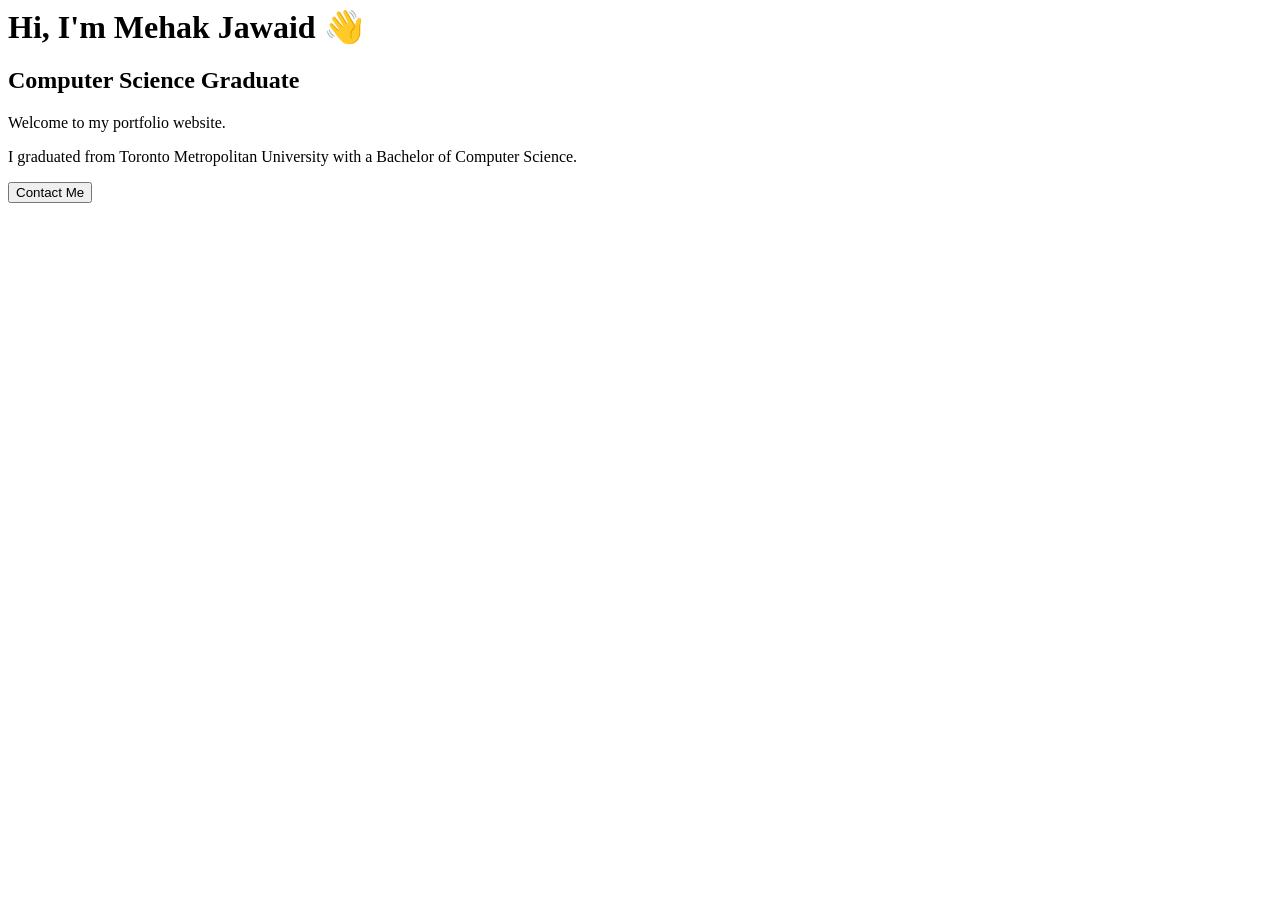
==== index.html @ 33959c9e "Initial portfolio website" ====
</head>
<body>

    <h1>Hi, I'm Mehak Jawaid 👋</h1>

    <h2>Computer Science Graduate</h2>

    <p>
        Welcome to my portfolio website.
    </p>

    <p>
        I graduated from Toronto Metropolitan University with a Bachelor of Computer Science.
    </p>

    <button>Contact Me</button>

    <script src="script.js"></script>

</body>
</html>
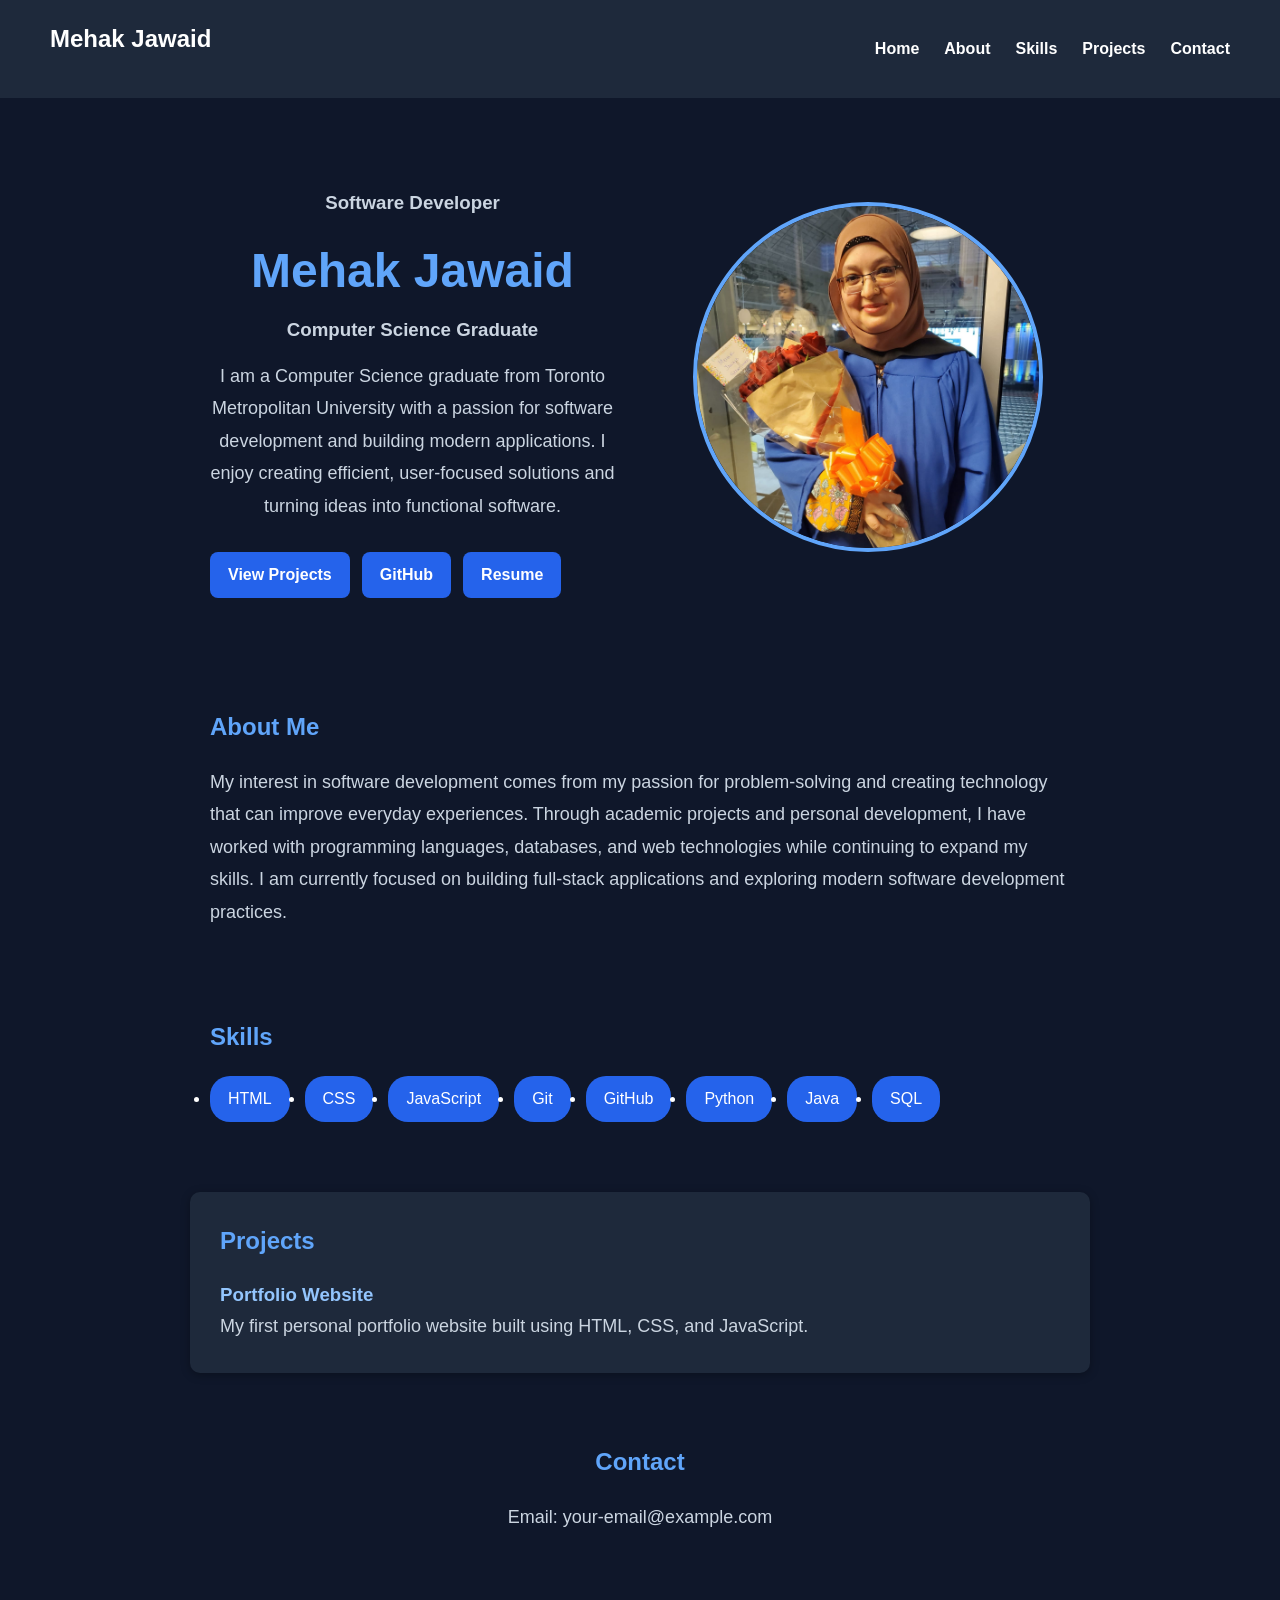
==== commit 6b770975: "Updated portfolio home page layout" ====
--- a/index.html
+++ b/index.html
@@ -1,19 +1,112 @@
+<!DOCTYPE html>
+<html lang="en">
+<head>
+    <meta charset="UTF-8">
+    <meta name="viewport" content="width=device-width, initial-scale=1.0">
+    <title>Mehak Jawaid | Portfolio</title>
+    <link rel="stylesheet" href="style.css">
 </head>
 <body>
 
-    <h1>Hi, I'm Mehak Jawaid 👋</h1>
+    <nav>
+        <h2>Mehak Jawaid</h2>
 
-    <h2>Computer Science Graduate</h2>
+        <ul>
+            <li><a href="#home">Home</a></li>
+            <li><a href="#about">About</a></li>
+            <li><a href="#skills">Skills</a></li>
+            <li><a href="#projects">Projects</a></li>
+            <li><a href="#contact">Contact</a></li>
+        </ul>
+    </nav>
 
-    <p>
-        Welcome to my portfolio website.
-    </p>
+    <section id="home">
 
-    <p>
-        I graduated from Toronto Metropolitan University with a Bachelor of Computer Science.
-    </p>
+    <div class="home-content">
 
-    <button>Contact Me</button>
+        <div class="home-text">
+
+            <h3>Software Developer</h3>
+
+            <h1>Mehak Jawaid</h1>
+
+            <h3>Computer Science Graduate</h3>
+
+            <p>
+                I am a Computer Science graduate from Toronto Metropolitan University
+                with a passion for software development and building modern applications.
+                I enjoy creating efficient, user-focused solutions and turning ideas
+                into functional software.
+            </p>
+
+            <div class="home-buttons">
+                <a href="projects.html" class="button">View Projects</a>
+
+                <a href="https://github.com/Mehak-Jawaid" class="button" target="_blank">
+                    GitHub
+                </a>
+
+                <a href="resume.pdf" class="button">Resume</a>
+            </div>
+
+        </div>
+
+
+        <div class="home-image">
+
+            <img src="profile.jpeg" alt="Mehak Jawaid" class="profile-image">
+
+        </div>
+
+    </div>
+
+</section>
+
+    <section id="about">
+        <h2>About Me</h2>
+
+        <p>
+            My interest in software development comes from my passion for
+        problem-solving and creating technology that can improve everyday
+        experiences. Through academic projects and personal development,
+        I have worked with programming languages, databases, and web
+        technologies while continuing to expand my skills. I am currently
+        focused on building full-stack applications and exploring modern
+        software development practices.
+        </p>
+    </section>
+
+    <section id="skills">
+        <h2>Skills</h2>
+
+        <ul>
+            <li>HTML</li>
+            <li>CSS</li>
+            <li>JavaScript</li>
+            <li>Git</li>
+            <li>GitHub</li>
+            <li>Python</li>
+            <li>Java</li>
+            <li>SQL</li>
+        </ul>
+    </section>
+
+    <section id="projects">
+        <h2>Projects</h2>
+
+        <h3>Portfolio Website</h3>
+
+        <p>
+            My first personal portfolio website built using HTML, CSS,
+            and JavaScript.
+        </p>
+    </section>
+
+    <section id="contact">
+        <h2>Contact</h2>
+
+        <p>Email: your-email@example.com</p>
+    </section>
 
     <script src="script.js"></script>
 
--- a/style.css
+++ b/style.css
@@ -0,0 +1,171 @@
+*{
+    margin: 0;
+    padding: 0;
+    box-sizing: border-box;
+}
+
+body {
+    font-family: "Segoe UI", Arial, sans-serif;
+    line-height: 1.6;
+    background-color: #0F172A;
+    color: #E5E7EB;
+}
+
+/* Navigation Bar */
+nav {
+    background-color: #1E293B;
+    color: white;
+    display: flex;
+    justify-content: space-between;
+    align-items: center;
+    padding: 20px 50px;
+}
+
+nav h2 {
+    color: white;
+}
+
+nav ul {
+    display: flex;
+    list-style: none;
+}
+
+nav ul li {
+    margin-left: 25px;
+}
+
+nav ul li a {
+    color: white;
+    text-decoration: none;
+    font-weight: bold;
+}
+
+nav ul li a:hover {
+    color: #60A5FA;
+}
+
+/* Sections */
+section {
+    max-width: 900px;
+    margin: 50px auto;
+    padding: 20px;
+}
+
+/* Home Section */
+
+
+section p {
+    font-size: 18px;
+    line-height: 1.8;
+    color: #CBD5E1;
+}
+
+/* Headings */
+h2 {
+    color: #60A5FA;
+    margin-bottom: 20px;
+}
+
+/* Skills */
+#skills ul {
+    display: flex;
+    gap: 15px;
+    flex-wrap: wrap;
+}
+    #home {
+    text-align: center;
+    padding: 40px 20px;
+}
+
+#home h4 {
+    color: #60A5FA;
+    font-size: 22px;
+    margin-bottom: 5px;
+}
+
+#home h1 {
+    font-size: 48px;
+    color: #60A5FA;
+    margin-bottom: 5px;
+}
+
+#home h3 {
+    margin-bottom: 15px;
+    color: #CBD5E1;
+}
+
+#skills li {
+    background-color: #2563EB;
+    color: white;
+    padding: 10px 18px;
+    border-radius: 20px;
+}
+
+/* Projects */
+#projects {
+    background-color: #1E293B;
+    border-radius: 10px;
+    padding: 30px;
+    box-shadow: 0 2px 10px rgba(0,0,0,0.3);
+}
+
+#projects h3 {
+    color: #93C5FD;
+}
+
+/* Contact */
+#contact {
+    text-align: center;
+    margin-bottom: 80px;
+}
+
+#contact p {
+    color: #CBD5E1;
+}
+.home-content {
+    display: flex;
+    align-items: center;
+    justify-content: space-between;
+    gap: 50px;
+}
+
+.home-text {
+    flex: 1;
+}
+
+.home-image {
+    flex: 1;
+    text-align: center;
+}
+
+.profile-image {
+    width: 350px;
+    height: 350px;
+    border-radius: 50%;
+    object-fit: cover;
+    object-position: center top;
+    border: 4px solid #60A5FA;
+    margin-bottom: 25px;
+}
+
+.home-buttons {
+    margin-top: 30px;
+    display: flex;
+    gap: 12px;
+    flex-wrap: nowrap;
+}
+
+.button {
+    display: inline-block;
+    background-color: #2563EB;
+    color: white;
+    padding: 10px 18px;
+    border-radius: 8px;
+    text-decoration: none;
+    font-weight: bold;
+    white-space: nowrap;
+}
+
+.button:hover {
+    background-color: #60A5FA;
+}
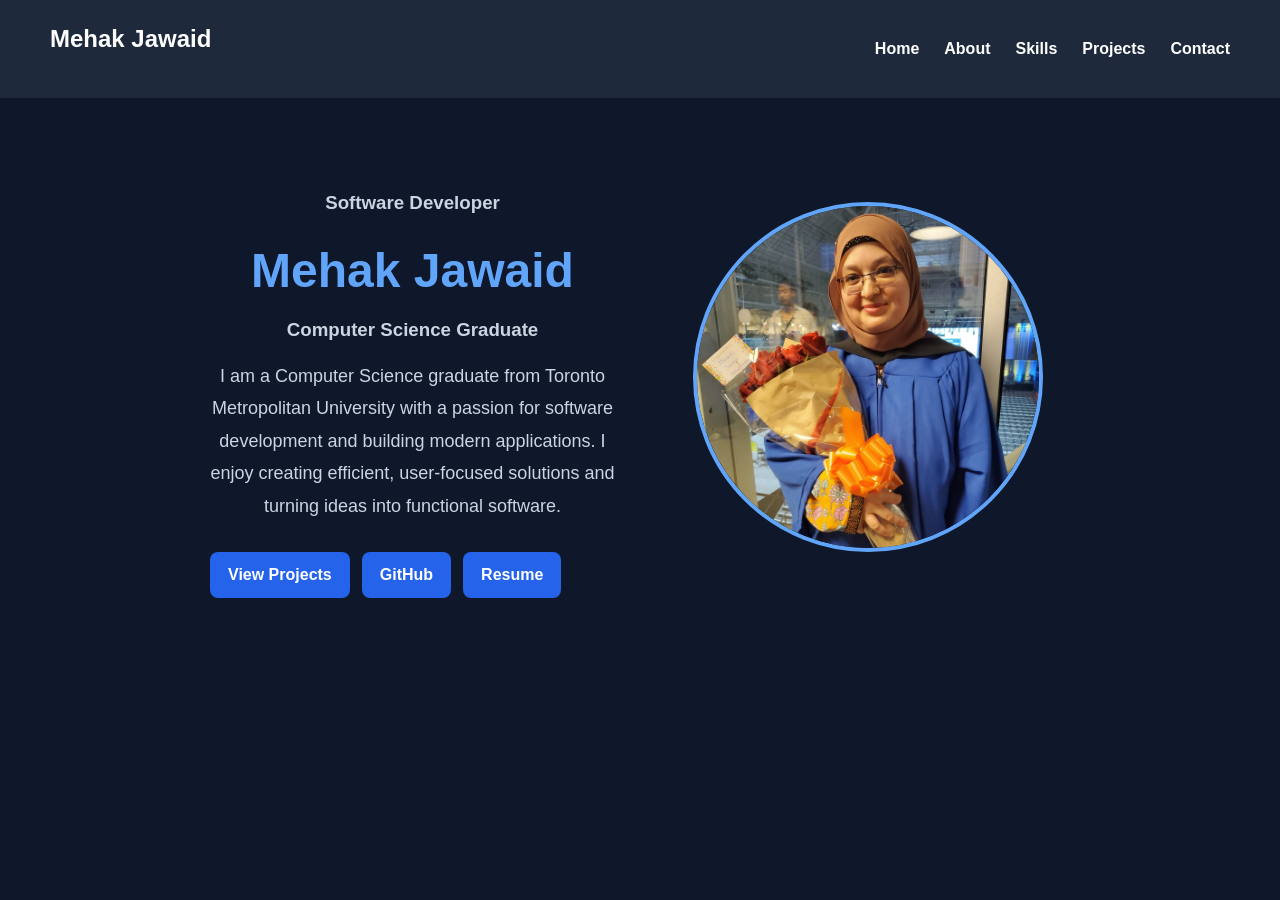
==== commit b5a16f36: "Create multi-page portfolio structure" ====
--- a/index.html
+++ b/index.html
@@ -9,16 +9,16 @@
 <body>
 
     <nav>
-        <h2>Mehak Jawaid</h2>
+    <h2>Mehak Jawaid</h2>
 
-        <ul>
-            <li><a href="#home">Home</a></li>
-            <li><a href="#about">About</a></li>
-            <li><a href="#skills">Skills</a></li>
-            <li><a href="#projects">Projects</a></li>
-            <li><a href="#contact">Contact</a></li>
-        </ul>
-    </nav>
+    <ul>
+        <li><a href="index.html">Home</a></li>
+        <li><a href="about.html">About</a></li>
+        <li><a href="skills.html">Skills</a></li>
+        <li><a href="projects.html">Projects</a></li>
+        <li><a href="contact.html">Contact</a></li>
+    </ul>
+</nav>
 
     <section id="home">
 
@@ -62,52 +62,6 @@
 
 </section>
 
-    <section id="about">
-        <h2>About Me</h2>
-
-        <p>
-            My interest in software development comes from my passion for
-        problem-solving and creating technology that can improve everyday
-        experiences. Through academic projects and personal development,
-        I have worked with programming languages, databases, and web
-        technologies while continuing to expand my skills. I am currently
-        focused on building full-stack applications and exploring modern
-        software development practices.
-        </p>
-    </section>
-
-    <section id="skills">
-        <h2>Skills</h2>
-
-        <ul>
-            <li>HTML</li>
-            <li>CSS</li>
-            <li>JavaScript</li>
-            <li>Git</li>
-            <li>GitHub</li>
-            <li>Python</li>
-            <li>Java</li>
-            <li>SQL</li>
-        </ul>
-    </section>
-
-    <section id="projects">
-        <h2>Projects</h2>
-
-        <h3>Portfolio Website</h3>
-
-        <p>
-            My first personal portfolio website built using HTML, CSS,
-            and JavaScript.
-        </p>
-    </section>
-
-    <section id="contact">
-        <h2>Contact</h2>
-
-        <p>Email: your-email@example.com</p>
-    </section>
-
     <script src="script.js"></script>
 
 </body>
--- a/style.css
+++ b/style.css
@@ -168,4 +168,15 @@
 
 .button:hover {
     background-color: #60A5FA;
+}
+.project-card {
+    background-color: #1E293B;
+    padding: 25px;
+    border-radius: 10px;
+    margin-top: 20px;
+}
+
+.project-card h3 {
+    color: #93C5FD;
+    margin-bottom: 15px;
 }
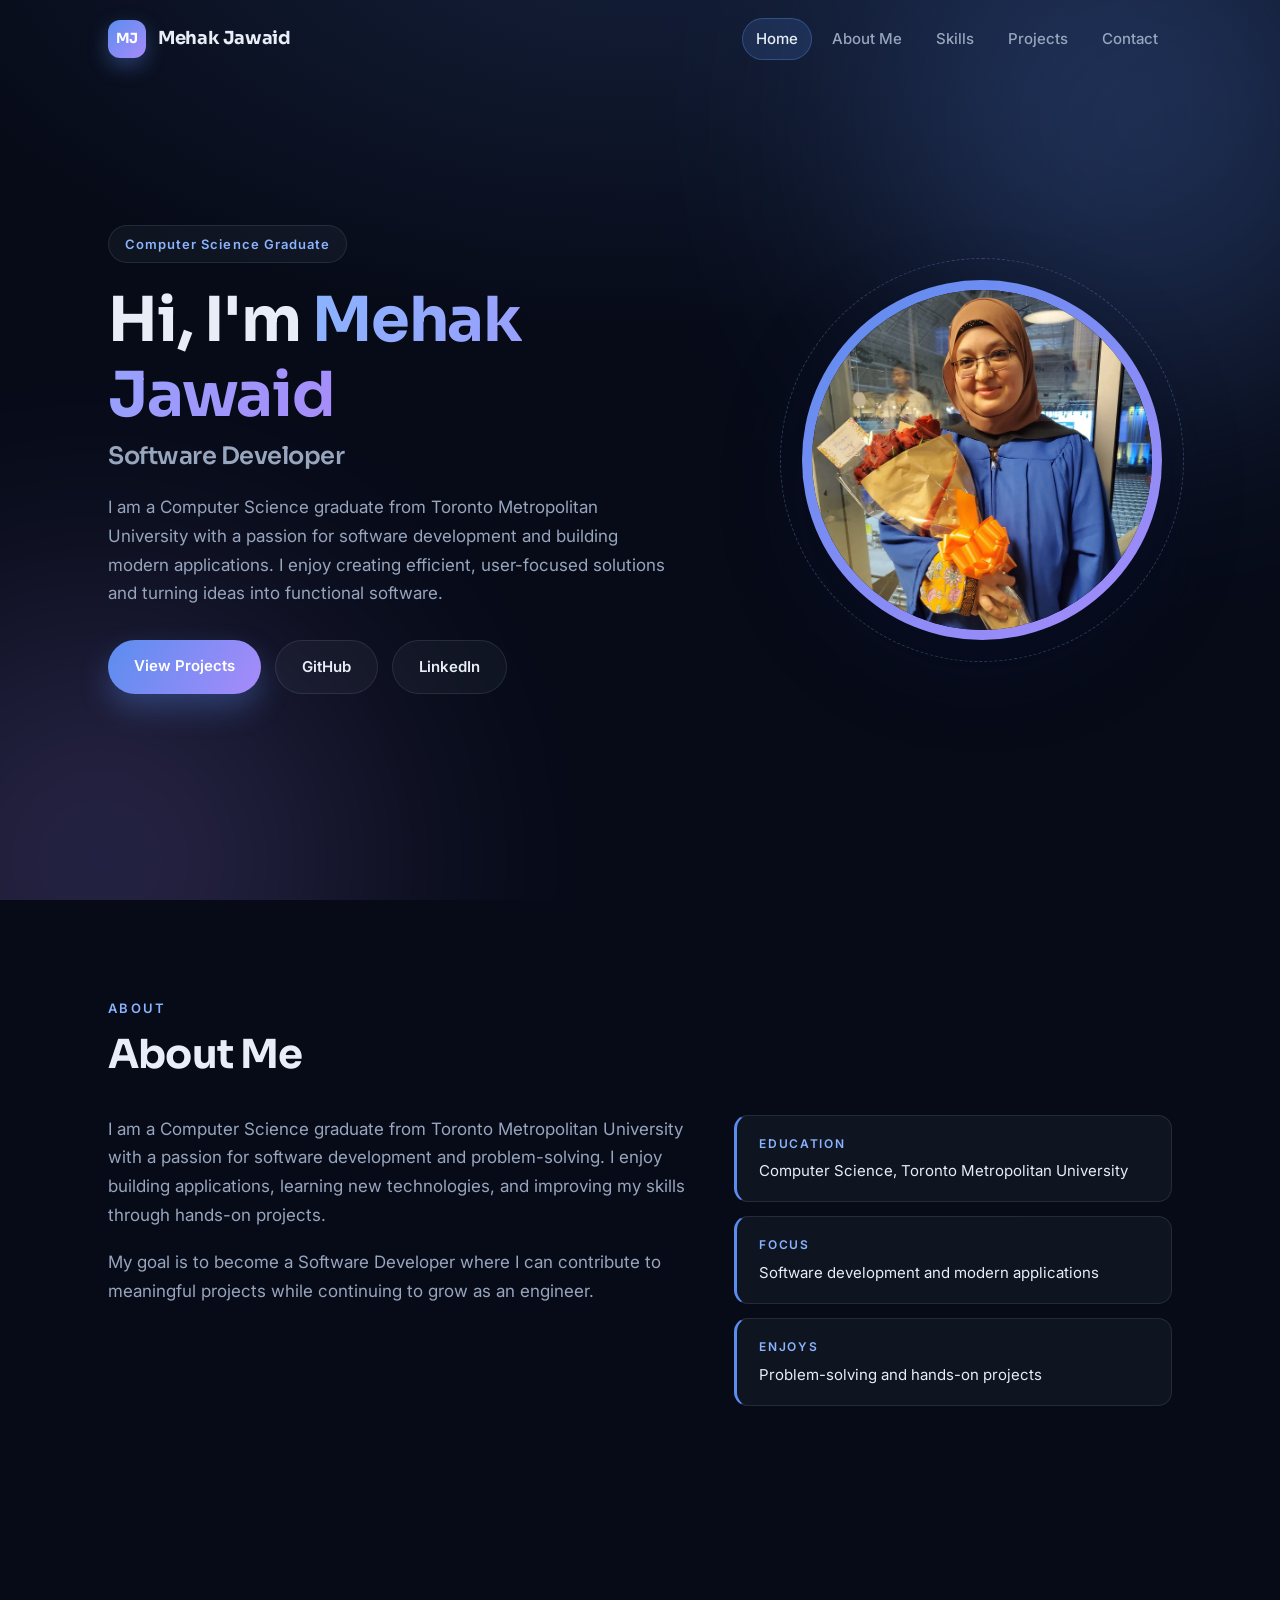
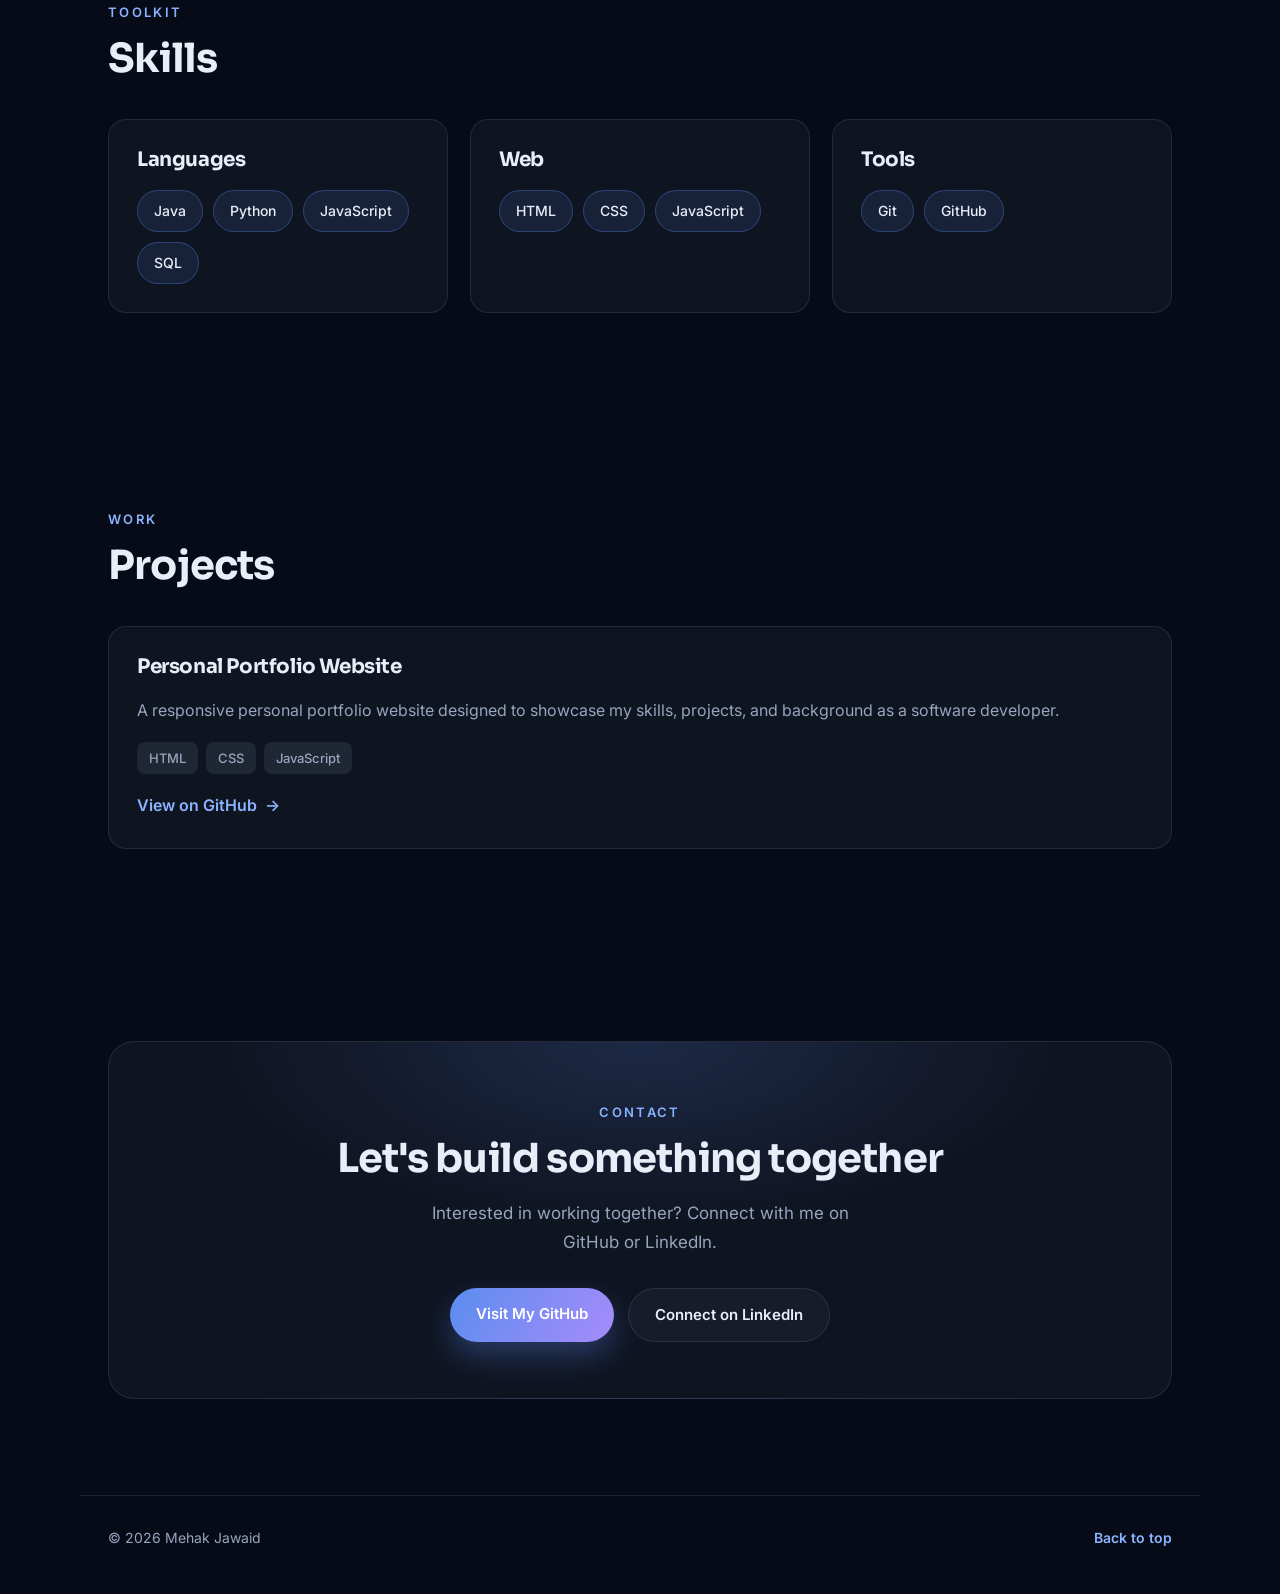
==== commit 6d4988bf: "compress all pages into one homepage" ====
--- a/index.html
+++ b/index.html
@@ -3,66 +3,197 @@
 <head>
     <meta charset="UTF-8">
     <meta name="viewport" content="width=device-width, initial-scale=1.0">
-    <title>Mehak Jawaid | Portfolio</title>
+    <title>Mehak Jawaid | Software Developer</title>
+    <meta name="description" content="Portfolio of Mehak Jawaid, a Computer Science graduate from Toronto Metropolitan University focused on software development.">
+    <link rel="preconnect" href="https://fonts.googleapis.com">
+    <link rel="preconnect" href="https://fonts.gstatic.com" crossorigin>
+    <link href="https://fonts.googleapis.com/css2?family=Sora:wght@600;700&family=Inter:wght@400;500;600&display=swap" rel="stylesheet">
     <link rel="stylesheet" href="style.css">
 </head>
 <body>
 
-    <nav>
-    <h2>Mehak Jawaid</h2>
+    <a class="skip-link" href="#home">Skip to content</a>
 
-    <ul>
-        <li><a href="index.html">Home</a></li>
-        <li><a href="about.html">About</a></li>
-        <li><a href="skills.html">Skills</a></li>
-        <li><a href="projects.html">Projects</a></li>
-        <li><a href="contact.html">Contact</a></li>
-    </ul>
-</nav>
+    <div class="backdrop" aria-hidden="true">
+        <span class="glow glow-one"></span>
+        <span class="glow glow-two"></span>
+    </div>
 
-    <section id="home">
+    <header class="site-header" id="siteHeader">
+        <nav class="nav" aria-label="Main navigation">
+            <a class="nav-brand" href="#home">
+                <span class="nav-brand-mark">MJ</span>
+                Mehak Jawaid
+            </a>
 
-    <div class="home-content">
+            <button class="nav-toggle" id="navToggle" aria-expanded="false" aria-controls="navMenu" aria-label="Toggle navigation menu">
+                <span class="nav-toggle-bar"></span>
+                <span class="nav-toggle-bar"></span>
+                <span class="nav-toggle-bar"></span>
+            </button>
 
-        <div class="home-text">
+            <ul class="nav-menu" id="navMenu">
+                <li><a href="#home">Home</a></li>
+                <li><a href="#about">About Me</a></li>
+                <li><a href="#skills">Skills</a></li>
+                <li><a href="#projects">Projects</a></li>
+                <li><a href="#contact">Contact</a></li>
+            </ul>
+        </nav>
+    </header>
 
-            <h3>Software Developer</h3>
+    <main>
 
-            <h1>Mehak Jawaid</h1>
+        <section id="home" class="hero">
+            <div class="hero-text reveal">
+                <p class="eyebrow">Computer Science Graduate</p>
 
-            <h3>Computer Science Graduate</h3>
+                <h1>Hi, I'm <span class="gradient-text">Mehak Jawaid</span></h1>
 
-            <p>
-                I am a Computer Science graduate from Toronto Metropolitan University
-                with a passion for software development and building modern applications.
-                I enjoy creating efficient, user-focused solutions and turning ideas
-                into functional software.
-            </p>
+                <h2 class="hero-role">Software Developer</h2>
 
-            <div class="home-buttons">
-                <a href="projects.html" class="button">View Projects</a>
+                <p class="hero-blurb">
+                    I am a Computer Science graduate from Toronto Metropolitan University
+                    with a passion for software development and building modern applications.
+                    I enjoy creating efficient, user-focused solutions and turning ideas
+                    into functional software.
+                </p>
 
-                <a href="https://github.com/Mehak-Jawaid" class="button" target="_blank">
-                    GitHub
-                </a>
-
-                <a href="resume.pdf" class="button">Resume</a>
+                <div class="button-row">
+                    <a href="#projects" class="button button-primary">View Projects</a>
+                    <a href="https://github.com/Mehak-Jawaid" class="button button-ghost" target="_blank" rel="noopener noreferrer">GitHub</a>
+                    <a href="https://www.linkedin.com/in/mehak-jawaid/" class="button button-ghost" target="_blank" rel="noopener noreferrer">LinkedIn</a>
+                </div>
             </div>
 
-        </div>
+            <div class="hero-image reveal">
+                <div class="image-frame">
+                    <img src="profile.jpeg" alt="Portrait of Mehak Jawaid" class="profile-image" width="360" height="360">
+                </div>
+            </div>
+        </section>
 
+        <section id="about">
+            <p class="section-label reveal">About</p>
+            <h2 class="section-title reveal">About Me</h2>
 
-        <div class="home-image">
+            <div class="about-grid">
+                <div class="about-text reveal">
+                    <p>
+                        I am a Computer Science graduate from Toronto Metropolitan University
+                        with a passion for software development and problem-solving.
+                        I enjoy building applications, learning new technologies, and
+                        improving my skills through hands-on projects.
+                    </p>
 
-            <img src="profile.jpeg" alt="Mehak Jawaid" class="profile-image">
+                    <p>
+                        My goal is to become a Software Developer where I can contribute
+                        to meaningful projects while continuing to grow as an engineer.
+                    </p>
+                </div>
 
-        </div>
+                <ul class="about-highlights reveal">
+                    <li>
+                        <span class="highlight-label">Education</span>
+                        <span class="highlight-value">Computer Science, Toronto Metropolitan University</span>
+                    </li>
+                    <li>
+                        <span class="highlight-label">Focus</span>
+                        <span class="highlight-value">Software development and modern applications</span>
+                    </li>
+                    <li>
+                        <span class="highlight-label">Enjoys</span>
+                        <span class="highlight-value">Problem-solving and hands-on projects</span>
+                    </li>
+                </ul>
+            </div>
+        </section>
 
-    </div>
+        <section id="skills">
+            <p class="section-label reveal">Toolkit</p>
+            <h2 class="section-title reveal">Skills</h2>
 
-</section>
+            <div class="skills-grid">
+                <article class="card reveal">
+                    <h3>Languages</h3>
+                    <ul class="chip-list">
+                        <li>Java</li>
+                        <li>Python</li>
+                        <li>JavaScript</li>
+                        <li>SQL</li>
+                    </ul>
+                </article>
+
+                <article class="card reveal">
+                    <h3>Web</h3>
+                    <ul class="chip-list">
+                        <li>HTML</li>
+                        <li>CSS</li>
+                        <li>JavaScript</li>
+                    </ul>
+                </article>
+
+                <article class="card reveal">
+                    <h3>Tools</h3>
+                    <ul class="chip-list">
+                        <li>Git</li>
+                        <li>GitHub</li>
+                    </ul>
+                </article>
+            </div>
+        </section>
+
+        <section id="projects">
+            <p class="section-label reveal">Work</p>
+            <h2 class="section-title reveal">Projects</h2>
+
+            <div class="projects-grid">
+                <article class="card project-card reveal">
+                    <h3>Personal Portfolio Website</h3>
+
+                    <p>
+                        A responsive personal portfolio website designed to showcase my
+                        skills, projects, and background as a software developer.
+                    </p>
+
+                    <ul class="tag-list">
+                        <li>HTML</li>
+                        <li>CSS</li>
+                        <li>JavaScript</li>
+                    </ul>
+
+                    <a class="text-link" href="https://github.com/Mehak-Jawaid" target="_blank" rel="noopener noreferrer">
+                        View on GitHub
+                        <span aria-hidden="true">&rarr;</span>
+                    </a>
+                </article>
+            </div>
+        </section>
+
+        <section id="contact">
+            <div class="contact-card reveal">
+                <p class="section-label">Contact</p>
+                <h2 class="section-title">Let's build something together</h2>
+
+                <p class="contact-lead">
+                    Interested in working together? Connect with me on GitHub or LinkedIn.
+                </p>
+
+                <div class="button-row button-row-center">
+                    <a href="https://github.com/Mehak-Jawaid" class="button button-primary" target="_blank" rel="noopener noreferrer">Visit My GitHub</a>
+                    <a href="https://www.linkedin.com/in/mehak-jawaid/" class="button button-ghost" target="_blank" rel="noopener noreferrer">Connect on LinkedIn</a>
+                </div>
+            </div>
+        </section>
+
+    </main>
+
+    <footer class="site-footer">
+        <p>&copy; <span id="year">2026</span> Mehak Jawaid</p>
+        <a href="#home" class="text-link">Back to top</a>
+    </footer>
 
     <script src="script.js"></script>
 
 </body>
-</html>+</html>
--- a/style.css
+++ b/style.css
@@ -1,182 +1,640 @@
-*{
+:root {
+    --bg: #070B18;
+    --surface: rgba(148, 163, 184, 0.06);
+    --border: rgba(148, 163, 184, 0.16);
+    --text: #E8EDF7;
+    --muted: #97A5BD;
+    --accent: #5B8DEF;
+    --accent-soft: #8AB4FF;
+    --accent-alt: #A78BFA;
+    --radius: 18px;
+    --shell: 1120px;
+}
+
+* {
     margin: 0;
     padding: 0;
     box-sizing: border-box;
 }
 
+html {
+    scroll-behavior: smooth;
+    scroll-padding-top: 110px;
+}
+
 body {
-    font-family: "Segoe UI", Arial, sans-serif;
-    line-height: 1.6;
-    background-color: #0F172A;
-    color: #E5E7EB;
-}
-
-/* Navigation Bar */
-nav {
-    background-color: #1E293B;
-    color: white;
-    display: flex;
+    font-family: "Inter", "Segoe UI", Arial, sans-serif;
+    line-height: 1.7;
+    background-color: var(--bg);
+    color: var(--text);
+    -webkit-font-smoothing: antialiased;
+    overflow-x: hidden;
+}
+
+h1, h2, h3, .nav-brand {
+    font-family: "Sora", "Segoe UI", Arial, sans-serif;
+    line-height: 1.2;
+    letter-spacing: -0.02em;
+}
+
+img {
+    display: block;
+    max-width: 100%;
+}
+
+.skip-link {
+    position: absolute;
+    left: -9999px;
+    top: 0;
+    background: var(--accent);
+    color: #fff;
+    padding: 12px 20px;
+    border-radius: 0 0 12px 0;
+    z-index: 100;
+}
+
+.skip-link:focus {
+    left: 0;
+}
+
+/* Ambient background */
+.backdrop {
+    position: fixed;
+    inset: 0;
+    z-index: -1;
+    overflow: hidden;
+    background:
+        radial-gradient(1100px 600px at 50% -10%, rgba(91, 141, 239, 0.16), transparent 70%),
+        var(--bg);
+}
+
+.glow {
+    position: absolute;
+    width: 520px;
+    height: 520px;
+    border-radius: 50%;
+    filter: blur(130px);
+    opacity: 0.5;
+}
+
+.glow-one {
+    top: -140px;
+    right: -120px;
+    background: rgba(91, 141, 239, 0.55);
+}
+
+.glow-two {
+    bottom: -220px;
+    left: -160px;
+    background: rgba(167, 139, 250, 0.4);
+}
+
+/* Header + navigation */
+.site-header {
+    position: sticky;
+    top: 0;
+    z-index: 30;
+    transition: background-color 0.3s ease, box-shadow 0.3s ease, backdrop-filter 0.3s ease;
+}
+
+.site-header.is-scrolled {
+    background: rgba(9, 14, 28, 0.82);
+    backdrop-filter: blur(14px);
+    box-shadow: 0 1px 0 var(--border), 0 18px 40px rgba(2, 6, 20, 0.45);
+}
+
+.nav {
+    max-width: var(--shell);
+    margin: 0 auto;
+    padding: 18px 28px;
+    display: flex;
+    align-items: center;
     justify-content: space-between;
+    gap: 20px;
+}
+
+.nav-brand {
+    display: inline-flex;
     align-items: center;
-    padding: 20px 50px;
-}
-
-nav h2 {
-    color: white;
-}
-
-nav ul {
-    display: flex;
+    gap: 12px;
+    color: var(--text);
+    font-size: 18px;
+    font-weight: 700;
+    text-decoration: none;
+}
+
+.nav-brand-mark {
+    display: grid;
+    place-items: center;
+    width: 38px;
+    height: 38px;
+    border-radius: 12px;
+    font-size: 14px;
+    color: #fff;
+    background: linear-gradient(135deg, var(--accent), var(--accent-alt));
+    box-shadow: 0 8px 20px rgba(91, 141, 239, 0.35);
+}
+
+.nav-menu {
+    display: flex;
+    align-items: center;
+    gap: 6px;
     list-style: none;
 }
 
-nav ul li {
-    margin-left: 25px;
-}
-
-nav ul li a {
-    color: white;
+.nav-menu a {
+    position: relative;
+    display: inline-block;
+    padding: 8px 14px;
+    border-radius: 999px;
+    color: var(--muted);
+    font-size: 15px;
+    font-weight: 500;
     text-decoration: none;
-    font-weight: bold;
-}
-
-nav ul li a:hover {
-    color: #60A5FA;
+    transition: color 0.2s ease, background-color 0.2s ease;
+}
+
+.nav-menu a:hover,
+.nav-menu a:focus-visible {
+    color: var(--text);
+    background: var(--surface);
+}
+
+.nav-menu a.is-active {
+    color: var(--text);
+    background: rgba(91, 141, 239, 0.16);
+    box-shadow: inset 0 0 0 1px rgba(91, 141, 239, 0.35);
+}
+
+.nav-toggle {
+    display: none;
+    flex-direction: column;
+    justify-content: center;
+    gap: 5px;
+    width: 44px;
+    height: 40px;
+    padding: 0 10px;
+    border: 1px solid var(--border);
+    border-radius: 12px;
+    background: var(--surface);
+    cursor: pointer;
+}
+
+.nav-toggle-bar {
+    height: 2px;
+    background: var(--text);
+    border-radius: 2px;
+    transition: transform 0.25s ease, opacity 0.2s ease;
+}
+
+.nav-toggle[aria-expanded="true"] .nav-toggle-bar:nth-child(1) {
+    transform: translateY(7px) rotate(45deg);
+}
+
+.nav-toggle[aria-expanded="true"] .nav-toggle-bar:nth-child(2) {
+    opacity: 0;
+}
+
+.nav-toggle[aria-expanded="true"] .nav-toggle-bar:nth-child(3) {
+    transform: translateY(-7px) rotate(-45deg);
 }
 
 /* Sections */
 section {
-    max-width: 900px;
-    margin: 50px auto;
-    padding: 20px;
-}
-
-/* Home Section */
-
-
-section p {
-    font-size: 18px;
-    line-height: 1.8;
-    color: #CBD5E1;
-}
-
-/* Headings */
-h2 {
-    color: #60A5FA;
-    margin-bottom: 20px;
-}
-
-/* Skills */
-#skills ul {
-    display: flex;
-    gap: 15px;
-    flex-wrap: wrap;
-}
-    #home {
-    text-align: center;
-    padding: 40px 20px;
-}
-
-#home h4 {
-    color: #60A5FA;
-    font-size: 22px;
-    margin-bottom: 5px;
-}
-
-#home h1 {
-    font-size: 48px;
-    color: #60A5FA;
-    margin-bottom: 5px;
-}
-
-#home h3 {
-    margin-bottom: 15px;
-    color: #CBD5E1;
-}
-
-#skills li {
-    background-color: #2563EB;
-    color: white;
-    padding: 10px 18px;
-    border-radius: 20px;
-}
-
-/* Projects */
-#projects {
-    background-color: #1E293B;
-    border-radius: 10px;
-    padding: 30px;
-    box-shadow: 0 2px 10px rgba(0,0,0,0.3);
-}
-
-#projects h3 {
-    color: #93C5FD;
-}
-
-/* Contact */
-#contact {
-    text-align: center;
-    margin-bottom: 80px;
-}
-
-#contact p {
-    color: #CBD5E1;
-}
-.home-content {
+    max-width: var(--shell);
+    margin: 0 auto;
+    padding: 96px 28px;
+    scroll-margin-top: 100px;
+}
+
+.section-label {
+    display: inline-block;
+    margin-bottom: 12px;
+    color: var(--accent-soft);
+    font-size: 13px;
+    font-weight: 600;
+    letter-spacing: 0.18em;
+    text-transform: uppercase;
+}
+
+.section-title {
+    font-size: clamp(28px, 4vw, 40px);
+    margin-bottom: 36px;
+}
+
+p {
+    color: var(--muted);
+}
+
+/* Hero */
+.hero {
+    min-height: calc(100vh - 80px);
     display: flex;
     align-items: center;
     justify-content: space-between;
-    gap: 50px;
-}
-
-.home-text {
-    flex: 1;
-}
-
-.home-image {
-    flex: 1;
-    text-align: center;
+    gap: 64px;
+    padding-top: 40px;
+}
+
+.hero-text {
+    flex: 1 1 480px;
+}
+
+.eyebrow {
+    display: inline-block;
+    margin-bottom: 20px;
+    padding: 7px 16px;
+    border: 1px solid var(--border);
+    border-radius: 999px;
+    background: var(--surface);
+    color: var(--accent-soft);
+    font-size: 13px;
+    font-weight: 600;
+    letter-spacing: 0.08em;
+}
+
+.hero h1 {
+    font-size: clamp(38px, 6vw, 62px);
+    margin-bottom: 10px;
+}
+
+.gradient-text {
+    background: linear-gradient(120deg, var(--accent-soft), var(--accent-alt));
+    -webkit-background-clip: text;
+    background-clip: text;
+    color: transparent;
+}
+
+.hero-role {
+    font-size: clamp(18px, 2.4vw, 24px);
+    font-weight: 600;
+    color: var(--muted);
+    margin-bottom: 22px;
+}
+
+.hero-blurb {
+    max-width: 560px;
+    font-size: 17px;
+}
+
+.hero-image {
+    flex: 0 1 380px;
+    display: flex;
+    justify-content: center;
+}
+
+.image-frame {
+    position: relative;
+    padding: 10px;
+    border-radius: 50%;
+    background: linear-gradient(140deg, var(--accent), var(--accent-alt));
+    box-shadow: 0 30px 70px rgba(9, 14, 40, 0.6);
+}
+
+.image-frame::after {
+    content: "";
+    position: absolute;
+    inset: -22px;
+    border-radius: 50%;
+    border: 1px dashed rgba(138, 180, 255, 0.28);
 }
 
 .profile-image {
-    width: 350px;
-    height: 350px;
+    width: 340px;
+    height: 340px;
     border-radius: 50%;
     object-fit: cover;
     object-position: center top;
-    border: 4px solid #60A5FA;
-    margin-bottom: 25px;
-}
-
-.home-buttons {
-    margin-top: 30px;
-    display: flex;
-    gap: 12px;
-    flex-wrap: nowrap;
+    background: var(--bg);
+}
+
+/* Buttons */
+.button-row {
+    display: flex;
+    flex-wrap: wrap;
+    gap: 14px;
+    margin-top: 32px;
+}
+
+.button-row-center {
+    justify-content: center;
 }
 
 .button {
     display: inline-block;
-    background-color: #2563EB;
-    color: white;
-    padding: 10px 18px;
+    padding: 13px 26px;
+    border-radius: 999px;
+    font-size: 15px;
+    font-weight: 600;
+    text-decoration: none;
+    transition: transform 0.2s ease, box-shadow 0.2s ease, background-color 0.2s ease, border-color 0.2s ease;
+}
+
+.button-primary {
+    color: #fff;
+    background: linear-gradient(120deg, var(--accent), var(--accent-alt));
+    box-shadow: 0 14px 30px rgba(91, 141, 239, 0.32);
+}
+
+.button-ghost {
+    color: var(--text);
+    background: var(--surface);
+    border: 1px solid var(--border);
+}
+
+.button:hover {
+    transform: translateY(-2px);
+}
+
+.button-ghost:hover {
+    border-color: var(--accent-soft);
+}
+
+.button:focus-visible,
+.text-link:focus-visible,
+.nav-menu a:focus-visible {
+    outline: 2px solid var(--accent-soft);
+    outline-offset: 3px;
+}
+
+.text-link {
+    display: inline-flex;
+    align-items: center;
+    gap: 8px;
+    color: var(--accent-soft);
+    font-weight: 600;
+    text-decoration: none;
+}
+
+.text-link:hover span {
+    transform: translateX(4px);
+}
+
+.text-link span {
+    transition: transform 0.2s ease;
+}
+
+/* Cards */
+.card {
+    padding: 28px;
+    border: 1px solid var(--border);
+    border-radius: var(--radius);
+    background: var(--surface);
+    backdrop-filter: blur(6px);
+    transition: transform 0.25s ease, border-color 0.25s ease, box-shadow 0.25s ease;
+}
+
+.card:hover {
+    transform: translateY(-4px);
+    border-color: rgba(138, 180, 255, 0.42);
+    box-shadow: 0 22px 45px rgba(4, 9, 26, 0.5);
+}
+
+.card h3 {
+    margin-bottom: 18px;
+    font-size: 20px;
+    color: var(--text);
+}
+
+/* About */
+.about-grid {
+    display: grid;
+    grid-template-columns: 1.15fr 0.85fr;
+    gap: 34px;
+    align-items: start;
+}
+
+.about-text p {
+    font-size: 17px;
+}
+
+.about-text p + p {
+    margin-top: 18px;
+}
+
+.about-highlights {
+    list-style: none;
+    display: grid;
+    gap: 14px;
+}
+
+.about-highlights li {
+    display: grid;
+    gap: 4px;
+    padding: 18px 22px;
+    border: 1px solid var(--border);
+    border-left: 3px solid var(--accent);
+    border-radius: 14px;
+    background: var(--surface);
+}
+
+.highlight-label {
+    font-size: 12px;
+    font-weight: 600;
+    letter-spacing: 0.14em;
+    text-transform: uppercase;
+    color: var(--accent-soft);
+}
+
+.highlight-value {
+    color: var(--text);
+    font-size: 15px;
+}
+
+/* Skills */
+.skills-grid {
+    display: grid;
+    grid-template-columns: repeat(auto-fit, minmax(260px, 1fr));
+    gap: 22px;
+}
+
+.chip-list {
+    list-style: none;
+    display: flex;
+    flex-wrap: wrap;
+    gap: 10px;
+}
+
+.chip-list li {
+    padding: 8px 16px;
+    border: 1px solid rgba(91, 141, 239, 0.32);
+    border-radius: 999px;
+    background: rgba(91, 141, 239, 0.12);
+    color: var(--text);
+    font-size: 14px;
+    font-weight: 500;
+}
+
+/* Projects */
+.projects-grid {
+    display: grid;
+    grid-template-columns: repeat(auto-fit, minmax(320px, 1fr));
+    gap: 22px;
+}
+
+.project-card {
+    display: grid;
+    gap: 18px;
+    align-content: start;
+}
+
+.project-card h3,
+.project-card p {
+    margin: 0;
+}
+
+.tag-list {
+    list-style: none;
+    display: flex;
+    flex-wrap: wrap;
+    gap: 8px;
+}
+
+.tag-list li {
+    padding: 5px 12px;
     border-radius: 8px;
-    text-decoration: none;
-    font-weight: bold;
-    white-space: nowrap;
-}
-
-.button:hover {
-    background-color: #60A5FA;
-}
-.project-card {
-    background-color: #1E293B;
-    padding: 25px;
-    border-radius: 10px;
-    margin-top: 20px;
-}
-
-.project-card h3 {
-    color: #93C5FD;
-    margin-bottom: 15px;
-}+    background: rgba(148, 163, 184, 0.12);
+    color: var(--muted);
+    font-size: 13px;
+    font-weight: 500;
+}
+
+/* Contact */
+.contact-card {
+    padding: 56px 40px;
+    border: 1px solid var(--border);
+    border-radius: 26px;
+    background:
+        radial-gradient(600px 260px at 50% 0%, rgba(91, 141, 239, 0.18), transparent 70%),
+        var(--surface);
+    text-align: center;
+}
+
+.contact-card .section-title {
+    margin-bottom: 16px;
+}
+
+.contact-lead {
+    max-width: 460px;
+    margin: 0 auto;
+    font-size: 17px;
+}
+
+.coming-soon {
+    margin-top: 26px;
+    font-size: 14px;
+}
+
+/* Footer */
+.site-footer {
+    max-width: var(--shell);
+    margin: 0 auto;
+    padding: 30px 28px 44px;
+    border-top: 1px solid var(--border);
+    display: flex;
+    flex-wrap: wrap;
+    gap: 12px;
+    align-items: center;
+    justify-content: space-between;
+    color: var(--muted);
+    font-size: 14px;
+}
+
+/* Scroll reveal */
+.reveal {
+    opacity: 0;
+    transform: translateY(24px);
+    transition: opacity 0.6s ease, transform 0.6s ease;
+}
+
+.reveal.is-visible {
+    opacity: 1;
+    transform: none;
+}
+
+@media (max-width: 900px) {
+    .about-grid {
+        grid-template-columns: 1fr;
+    }
+}
+
+@media (max-width: 760px) {
+    .nav {
+        flex-wrap: wrap;
+        padding: 14px 20px;
+    }
+
+    .nav-toggle {
+        display: flex;
+    }
+
+    .nav-menu {
+        display: none;
+        width: 100%;
+        flex-direction: column;
+        align-items: stretch;
+        gap: 4px;
+        margin-top: 12px;
+        padding-top: 12px;
+        border-top: 1px solid var(--border);
+    }
+
+    .nav-menu.is-open {
+        display: flex;
+    }
+
+    .nav-menu a {
+        display: block;
+        border-radius: 12px;
+    }
+
+    section {
+        padding: 68px 20px;
+    }
+
+    .hero {
+        min-height: auto;
+        flex-direction: column-reverse;
+        text-align: center;
+        gap: 38px;
+    }
+
+    .hero-blurb {
+        margin-inline: auto;
+    }
+
+    .button-row {
+        justify-content: center;
+    }
+
+    .profile-image {
+        width: 240px;
+        height: 240px;
+    }
+
+    .contact-card {
+        padding: 40px 24px;
+    }
+
+    .site-footer {
+        justify-content: center;
+        text-align: center;
+    }
+}
+
+@media (prefers-reduced-motion: reduce) {
+    html {
+        scroll-behavior: auto;
+    }
+
+    .reveal {
+        opacity: 1;
+        transform: none;
+        transition: none;
+    }
+
+    .button:hover,
+    .card:hover {
+        transform: none;
+    }
+}
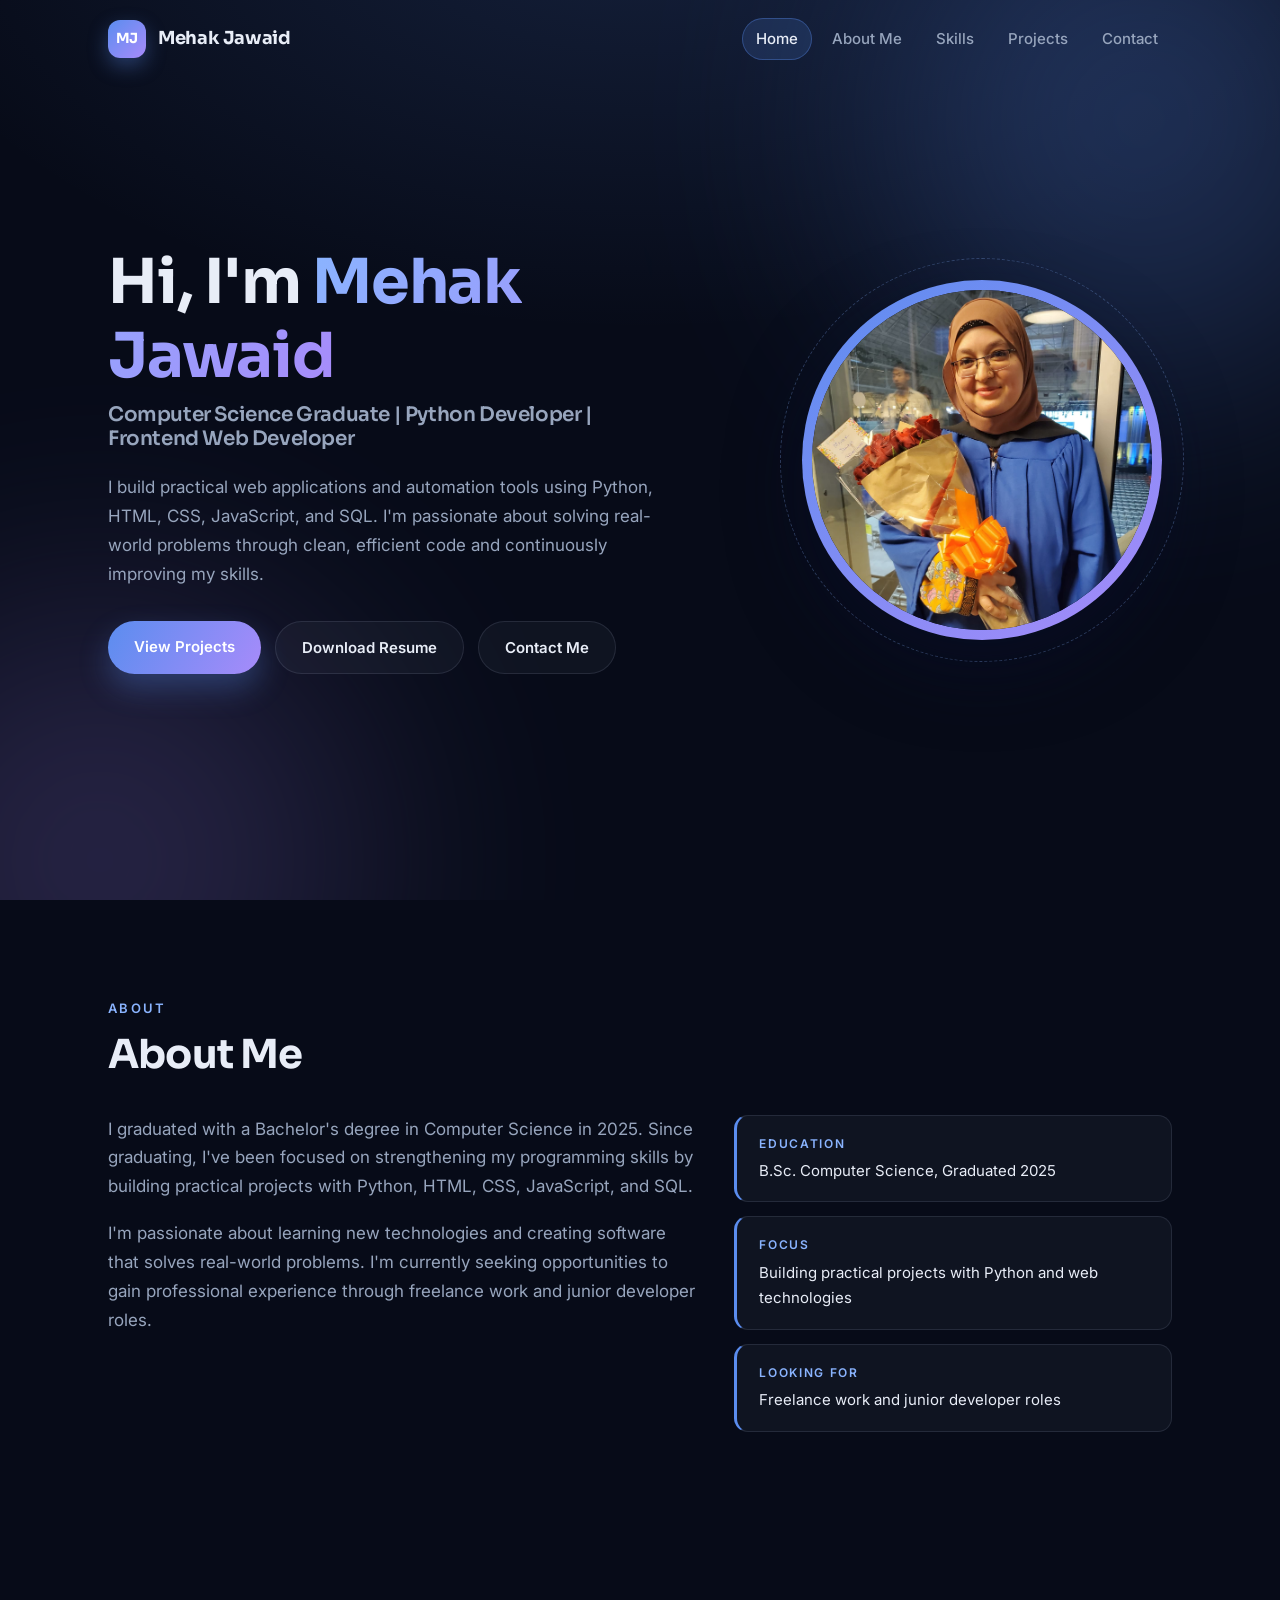
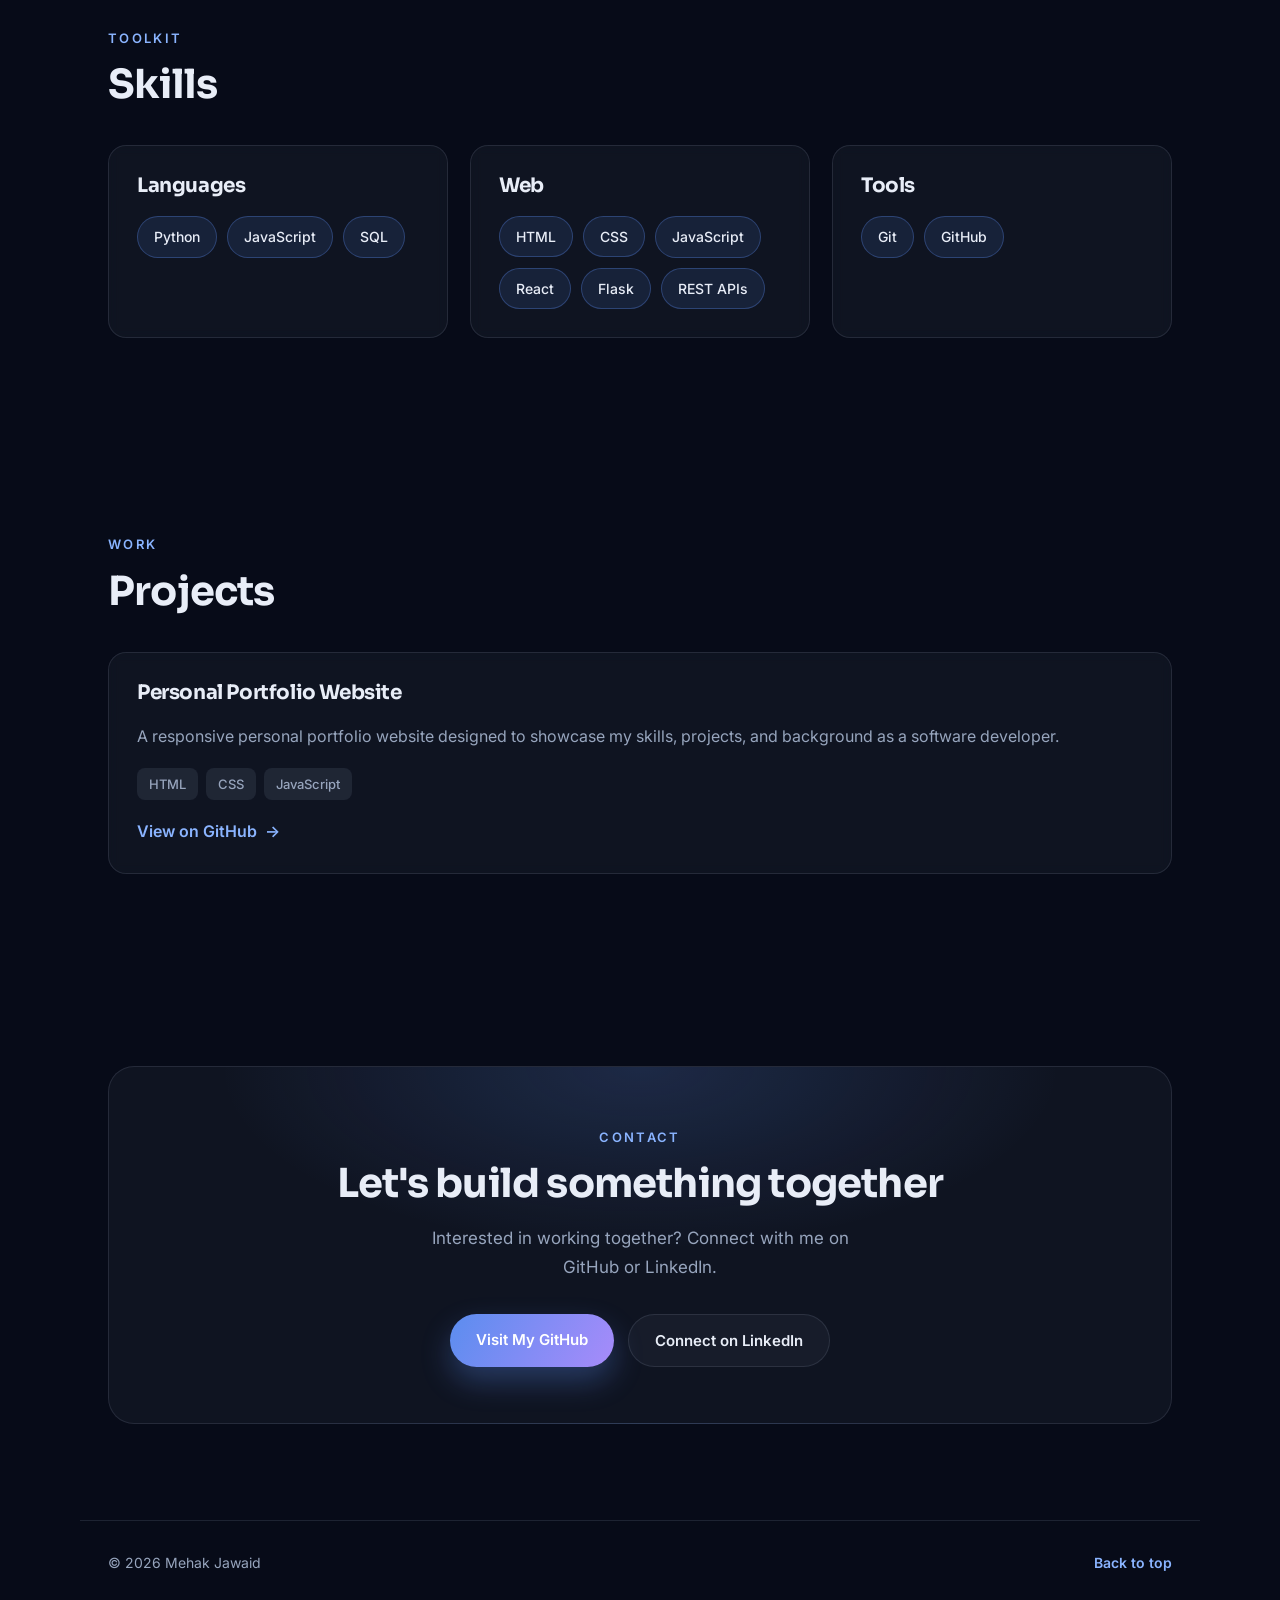
==== commit 64729fa2: "update" ====
--- a/index.html
+++ b/index.html
@@ -46,23 +46,22 @@
 
         <section id="home" class="hero">
             <div class="hero-text reveal">
-                <p class="eyebrow">Computer Science Graduate</p>
-
                 <h1>Hi, I'm <span class="gradient-text">Mehak Jawaid</span></h1>
 
-                <h2 class="hero-role">Software Developer</h2>
+                <h2 class="hero-role">
+                    Computer Science Graduate | Python Developer | Frontend Web Developer
+                </h2>
 
                 <p class="hero-blurb">
-                    I am a Computer Science graduate from Toronto Metropolitan University
-                    with a passion for software development and building modern applications.
-                    I enjoy creating efficient, user-focused solutions and turning ideas
-                    into functional software.
+                    I build practical web applications and automation tools using Python,
+                    HTML, CSS, JavaScript, and SQL. I'm passionate about solving real-world
+                    problems through clean, efficient code and continuously improving my skills.
                 </p>
 
                 <div class="button-row">
                     <a href="#projects" class="button button-primary">View Projects</a>
-                    <a href="https://github.com/Mehak-Jawaid" class="button button-ghost" target="_blank" rel="noopener noreferrer">GitHub</a>
-                    <a href="https://www.linkedin.com/in/mehak-jawaid/" class="button button-ghost" target="_blank" rel="noopener noreferrer">LinkedIn</a>
+                    <a href="resume.pdf" class="button button-ghost" download>Download Resume</a>
+                    <a href="#contact" class="button button-ghost">Contact Me</a>
                 </div>
             </div>
 
@@ -80,30 +79,32 @@
             <div class="about-grid">
                 <div class="about-text reveal">
                     <p>
-                        I am a Computer Science graduate from Toronto Metropolitan University
-                        with a passion for software development and problem-solving.
-                        I enjoy building applications, learning new technologies, and
-                        improving my skills through hands-on projects.
+                        I graduated with a Bachelor's degree in Computer Science in 2025.
+                        Since graduating, I've been focused on strengthening my programming
+                        skills by building practical projects with Python, HTML, CSS,
+                        JavaScript, and SQL.
                     </p>
 
                     <p>
-                        My goal is to become a Software Developer where I can contribute
-                        to meaningful projects while continuing to grow as an engineer.
+                        I'm passionate about learning new technologies and creating software
+                        that solves real-world problems. I'm currently seeking opportunities
+                        to gain professional experience through freelance work and junior
+                        developer roles.
                     </p>
                 </div>
 
                 <ul class="about-highlights reveal">
                     <li>
                         <span class="highlight-label">Education</span>
-                        <span class="highlight-value">Computer Science, Toronto Metropolitan University</span>
+                        <span class="highlight-value">B.Sc. Computer Science, Graduated 2025</span>
                     </li>
                     <li>
                         <span class="highlight-label">Focus</span>
-                        <span class="highlight-value">Software development and modern applications</span>
+                        <span class="highlight-value">Building practical projects with Python and web technologies</span>
                     </li>
                     <li>
-                        <span class="highlight-label">Enjoys</span>
-                        <span class="highlight-value">Problem-solving and hands-on projects</span>
+                        <span class="highlight-label">Looking for</span>
+                        <span class="highlight-value">Freelance work and junior developer roles</span>
                     </li>
                 </ul>
             </div>
@@ -117,7 +118,6 @@
                 <article class="card reveal">
                     <h3>Languages</h3>
                     <ul class="chip-list">
-                        <li>Java</li>
                         <li>Python</li>
                         <li>JavaScript</li>
                         <li>SQL</li>
@@ -130,6 +130,9 @@
                         <li>HTML</li>
                         <li>CSS</li>
                         <li>JavaScript</li>
+                        <li>React</li>
+                        <li>Flask</li>
+                        <li>REST APIs</li>
                     </ul>
                 </article>
 
--- a/style.css
+++ b/style.css
@@ -266,10 +266,11 @@
 }
 
 .hero-role {
-    font-size: clamp(18px, 2.4vw, 24px);
+    font-size: clamp(16px, 2.2vw, 20px);
     font-weight: 600;
     color: var(--muted);
     margin-bottom: 22px;
+    max-width: 560px;
 }
 
 .hero-blurb {
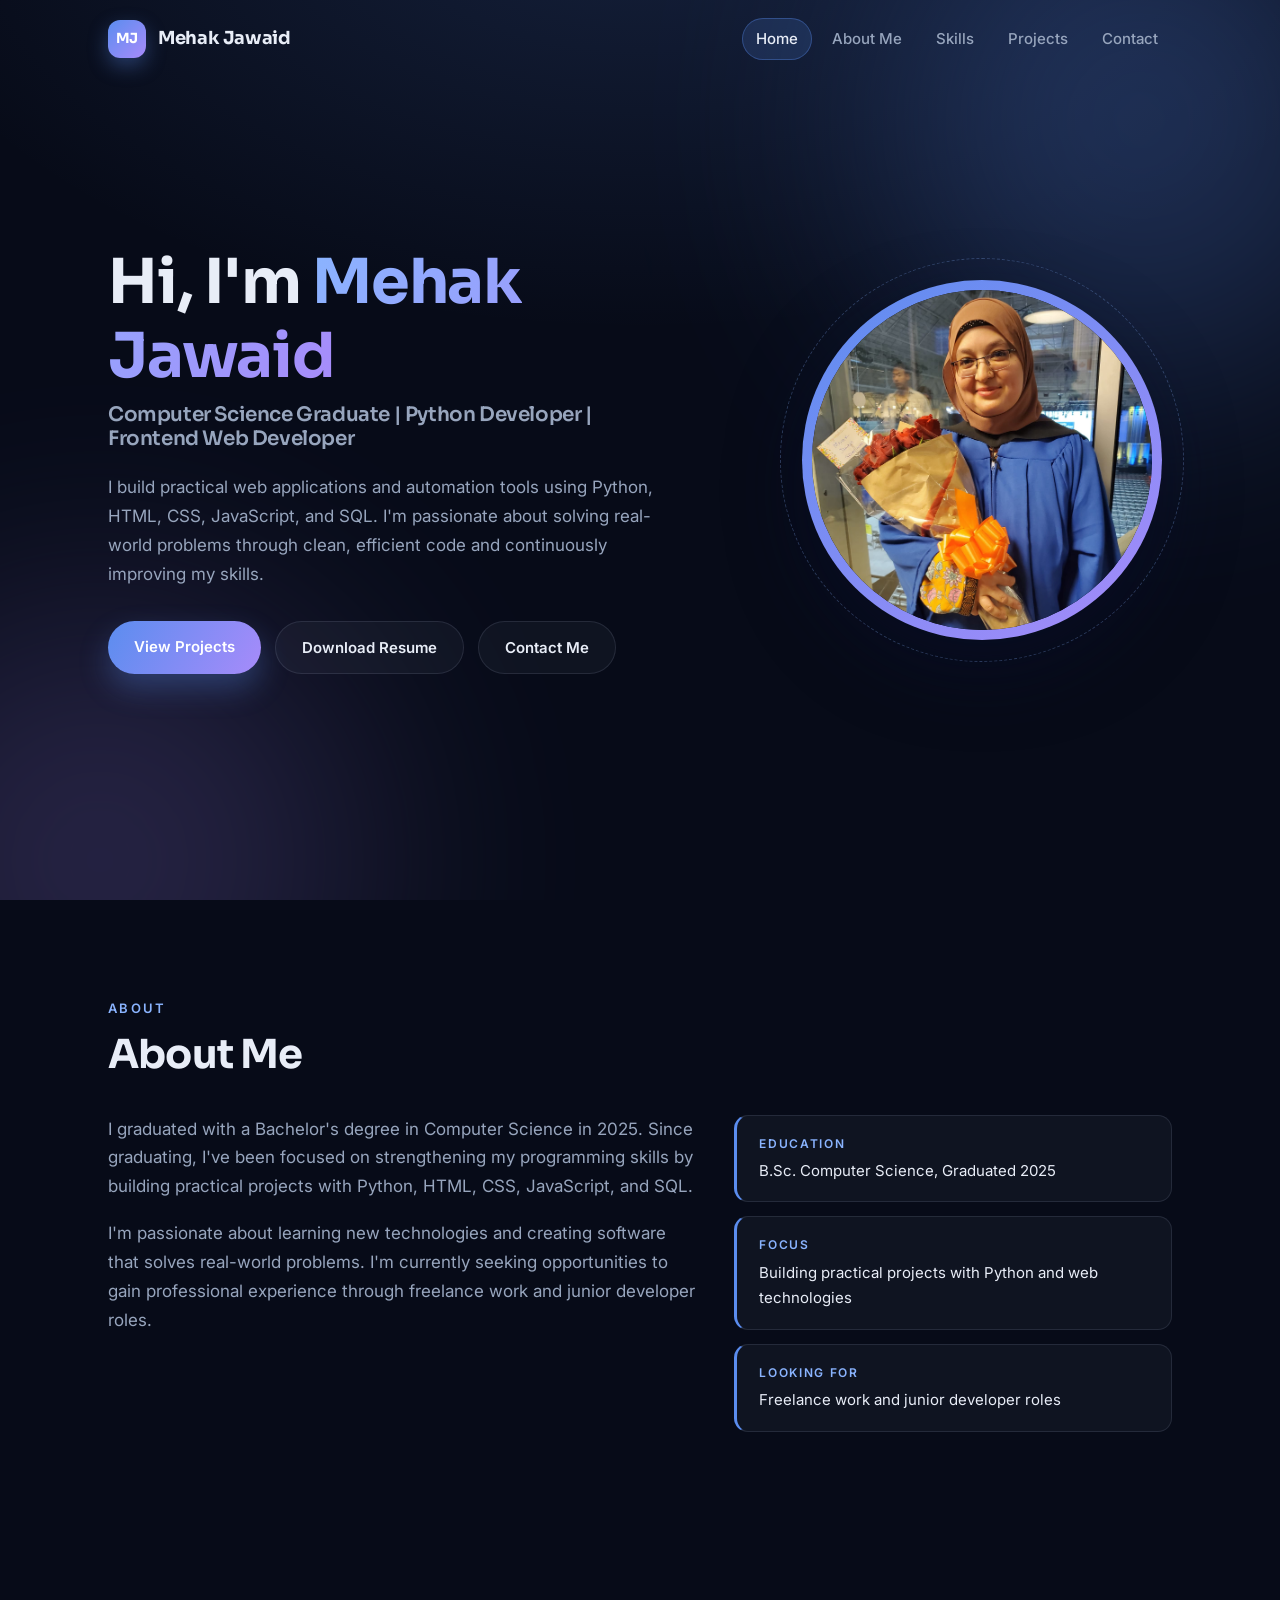
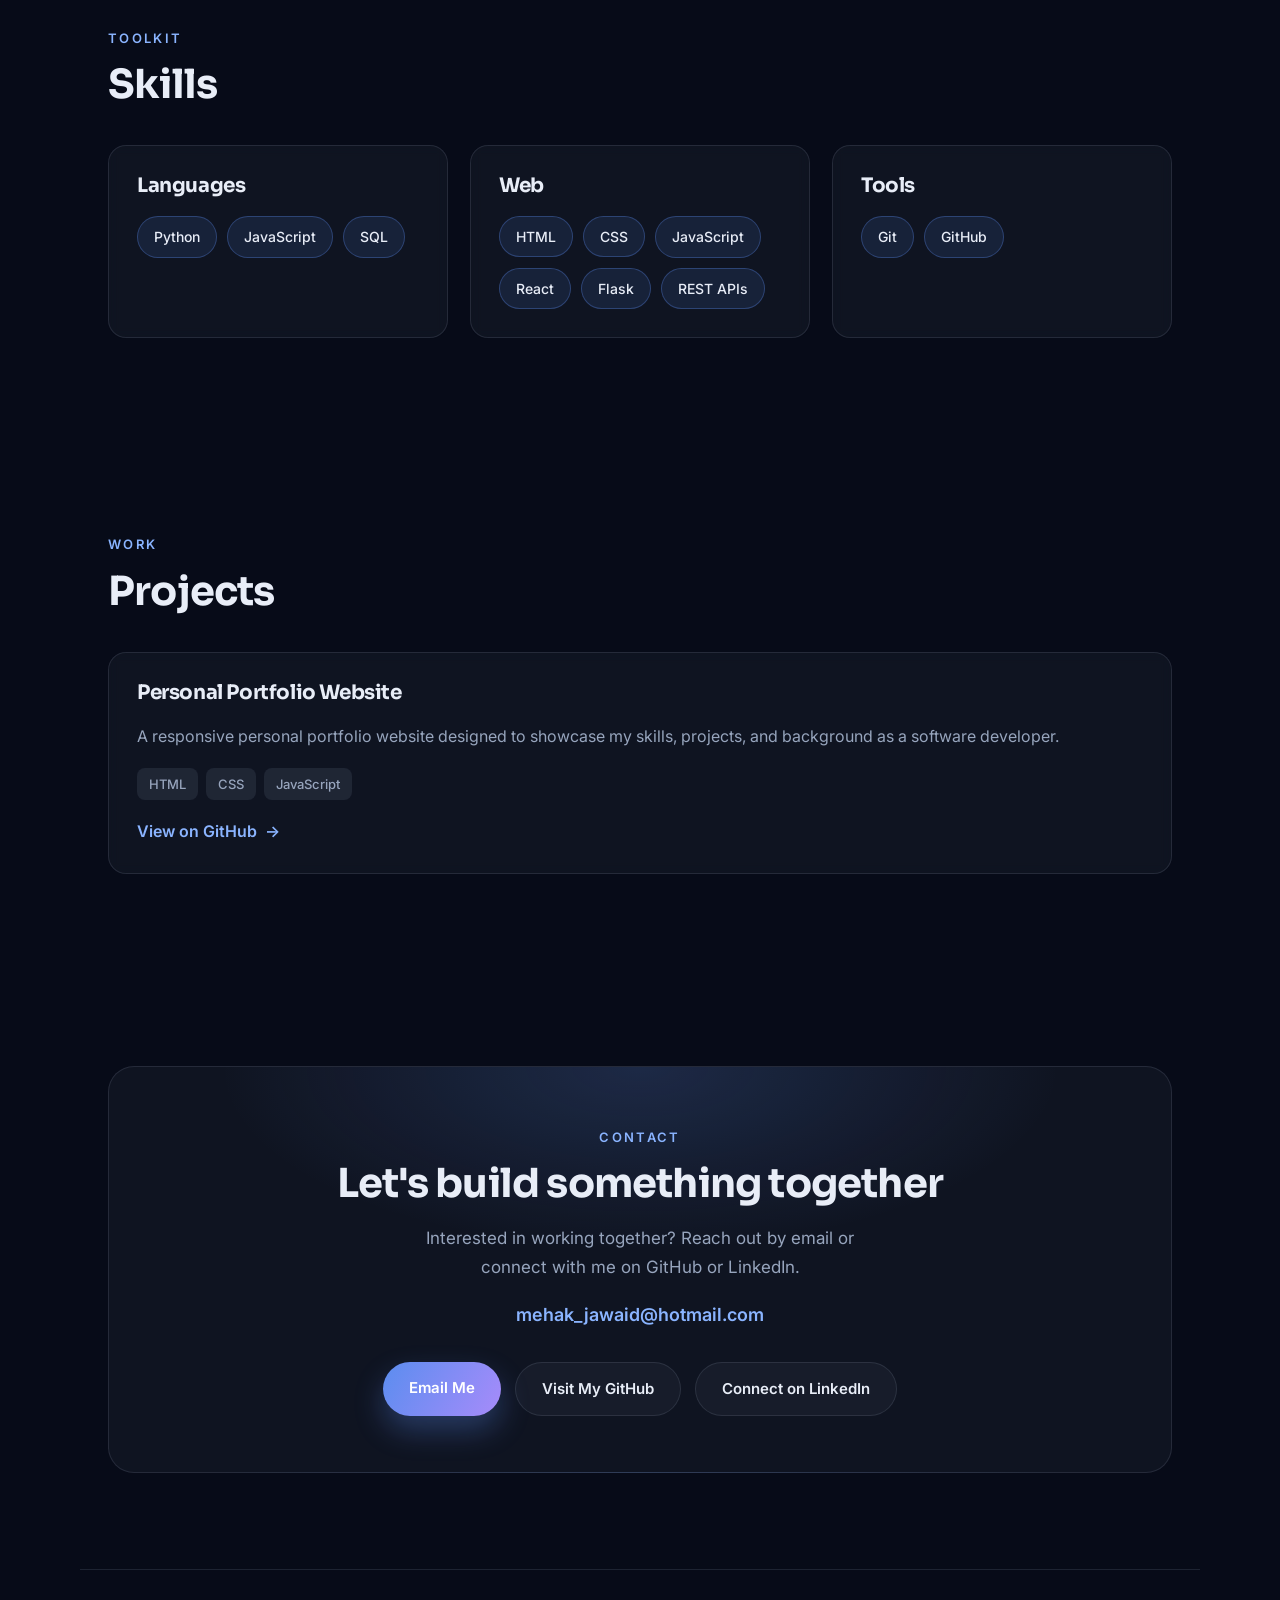
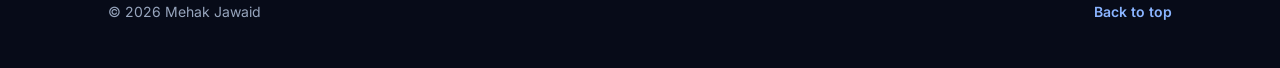
==== commit ecca7091: "added email" ====
--- a/index.html
+++ b/index.html
@@ -179,11 +179,16 @@
                 <h2 class="section-title">Let's build something together</h2>
 
                 <p class="contact-lead">
-                    Interested in working together? Connect with me on GitHub or LinkedIn.
+                    Interested in working together? Reach out by email or connect with me on GitHub or LinkedIn.
                 </p>
 
+                <p class="contact-email">
+                    <a href="mailto:mehak_jawaid@hotmail.com">mehak_jawaid@hotmail.com</a>
+                </p>
+
                 <div class="button-row button-row-center">
-                    <a href="https://github.com/Mehak-Jawaid" class="button button-primary" target="_blank" rel="noopener noreferrer">Visit My GitHub</a>
+                    <a href="mailto:mehak_jawaid@hotmail.com" class="button button-primary">Email Me</a>
+                    <a href="https://github.com/Mehak-Jawaid" class="button button-ghost" target="_blank" rel="noopener noreferrer">Visit My GitHub</a>
                     <a href="https://www.linkedin.com/in/mehak-jawaid/" class="button button-ghost" target="_blank" rel="noopener noreferrer">Connect on LinkedIn</a>
                 </div>
             </div>
--- a/style.css
+++ b/style.css
@@ -521,6 +521,21 @@
     font-size: 17px;
 }
 
+.contact-email {
+    margin-top: 18px;
+}
+
+.contact-email a {
+    color: var(--accent-soft);
+    font-size: 18px;
+    font-weight: 600;
+    text-decoration: none;
+}
+
+.contact-email a:hover {
+    text-decoration: underline;
+}
+
 .coming-soon {
     margin-top: 26px;
     font-size: 14px;
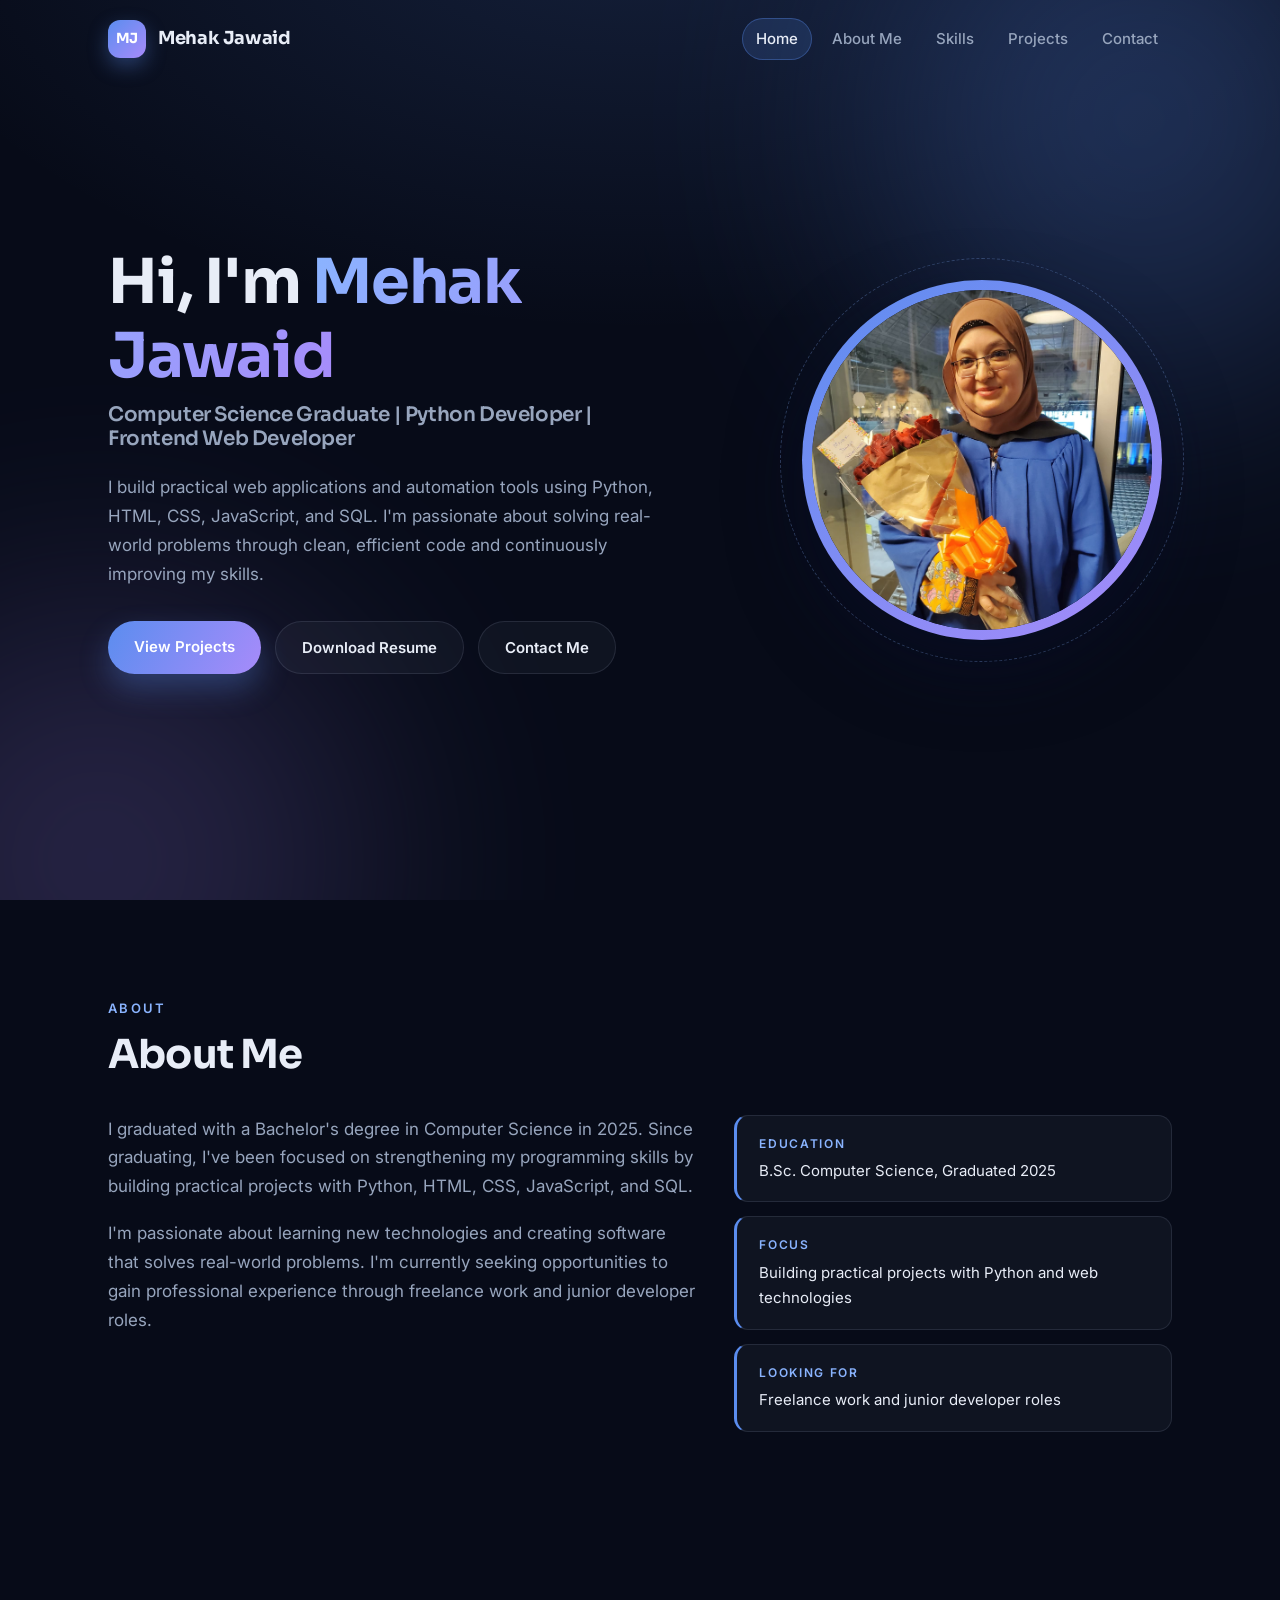
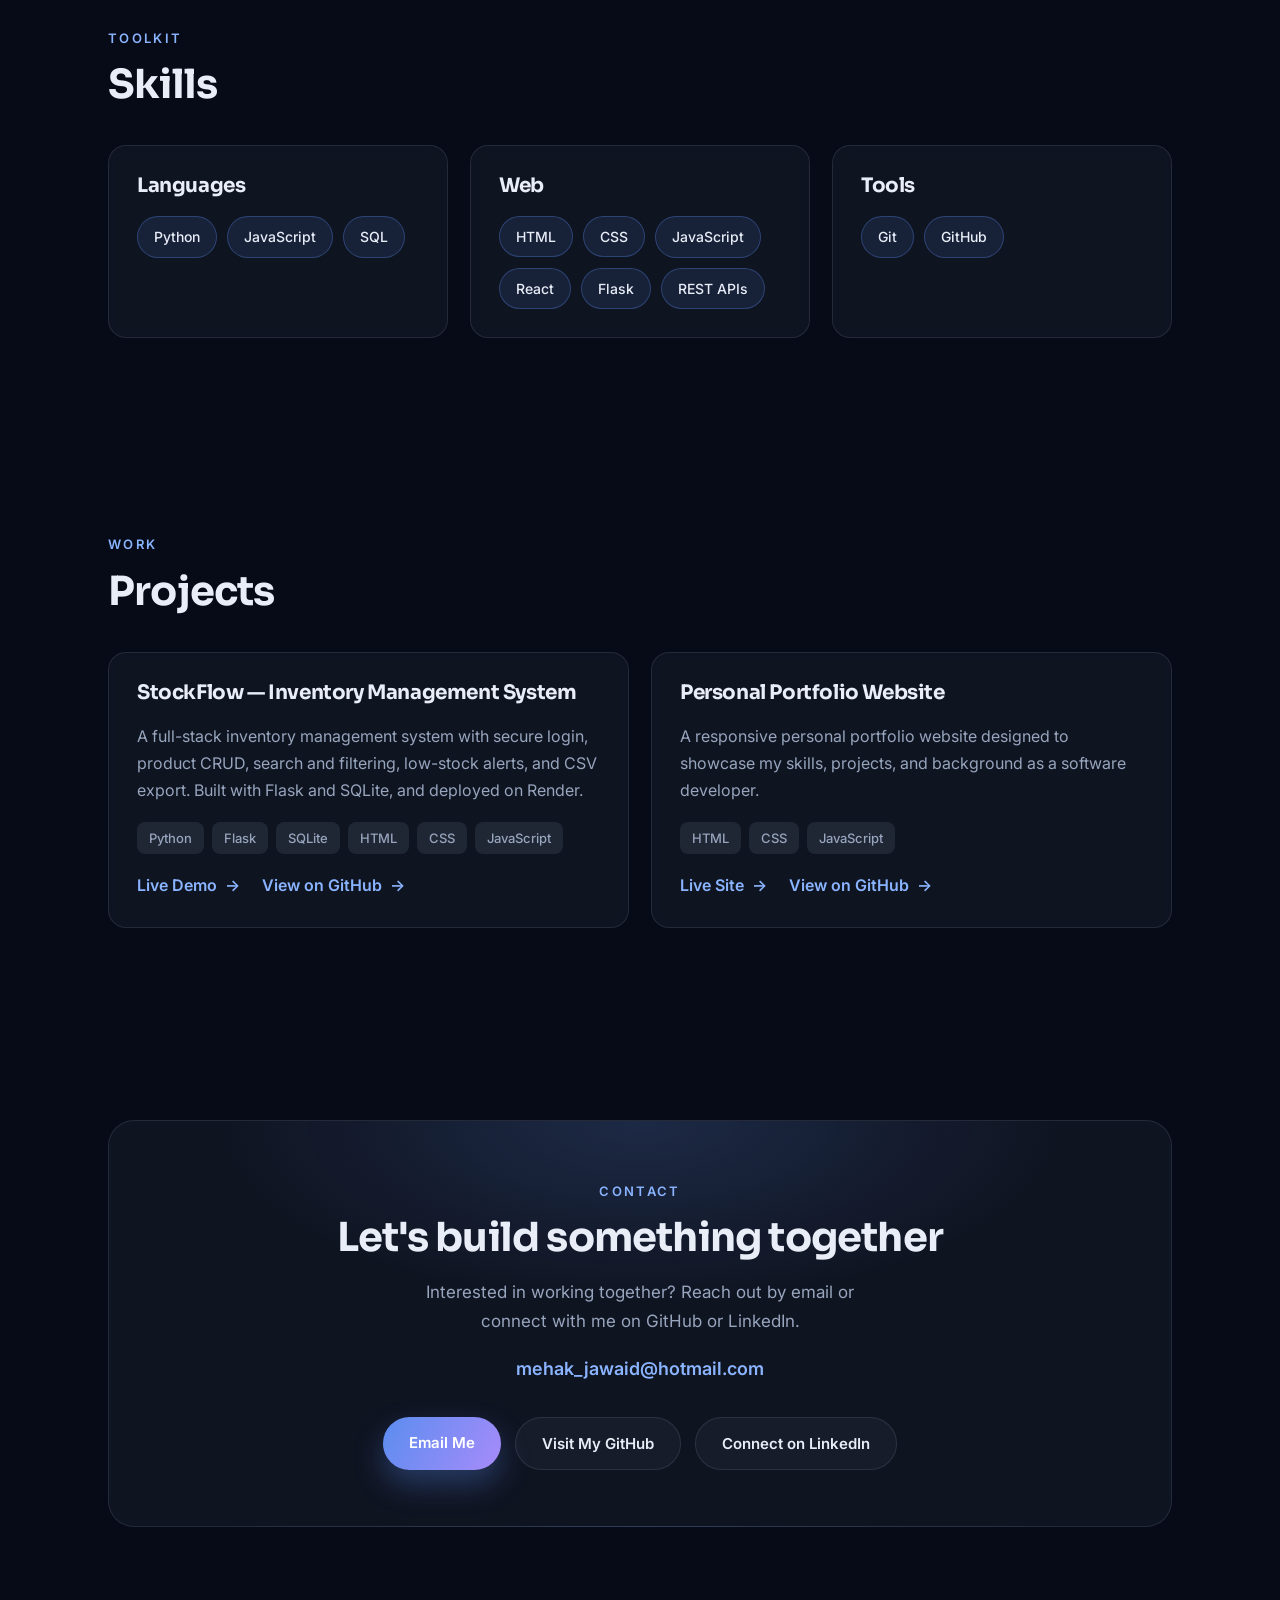
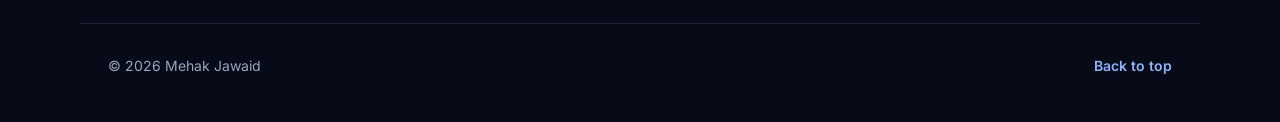
==== commit db1a2b88: "added card" ====
--- a/index.html
+++ b/index.html
@@ -152,6 +152,36 @@
 
             <div class="projects-grid">
                 <article class="card project-card reveal">
+                    <h3>StockFlow — Inventory Management System</h3>
+
+                    <p>
+                        A full-stack inventory management system with secure login,
+                        product CRUD, search and filtering, low-stock alerts, and CSV export.
+                        Built with Flask and SQLite, and deployed on Render.
+                    </p>
+
+                    <ul class="tag-list">
+                        <li>Python</li>
+                        <li>Flask</li>
+                        <li>SQLite</li>
+                        <li>HTML</li>
+                        <li>CSS</li>
+                        <li>JavaScript</li>
+                    </ul>
+
+                    <div class="project-links">
+                        <a class="text-link" href="https://inventory-management-system-ny6k.onrender.com" target="_blank" rel="noopener noreferrer">
+                            Live Demo
+                            <span aria-hidden="true">&rarr;</span>
+                        </a>
+                        <a class="text-link" href="https://github.com/Mehak-Jawaid/Inventory-Management-System" target="_blank" rel="noopener noreferrer">
+                            View on GitHub
+                            <span aria-hidden="true">&rarr;</span>
+                        </a>
+                    </div>
+                </article>
+
+                <article class="card project-card reveal">
                     <h3>Personal Portfolio Website</h3>
 
                     <p>
@@ -165,10 +195,16 @@
                         <li>JavaScript</li>
                     </ul>
 
-                    <a class="text-link" href="https://github.com/Mehak-Jawaid" target="_blank" rel="noopener noreferrer">
-                        View on GitHub
-                        <span aria-hidden="true">&rarr;</span>
-                    </a>
+                    <div class="project-links">
+                        <a class="text-link" href="https://mehak-jawaid.netlify.app/" target="_blank" rel="noopener noreferrer">
+                            Live Site
+                            <span aria-hidden="true">&rarr;</span>
+                        </a>
+                        <a class="text-link" href="https://github.com/Mehak-Jawaid/portfolio" target="_blank" rel="noopener noreferrer">
+                            View on GitHub
+                            <span aria-hidden="true">&rarr;</span>
+                        </a>
+                    </div>
                 </article>
             </div>
         </section>
--- a/style.css
+++ b/style.css
@@ -484,6 +484,13 @@
     margin: 0;
 }
 
+.project-links {
+    display: flex;
+    flex-wrap: wrap;
+    gap: 16px 22px;
+    align-items: center;
+}
+
 .tag-list {
     list-style: none;
     display: flex;
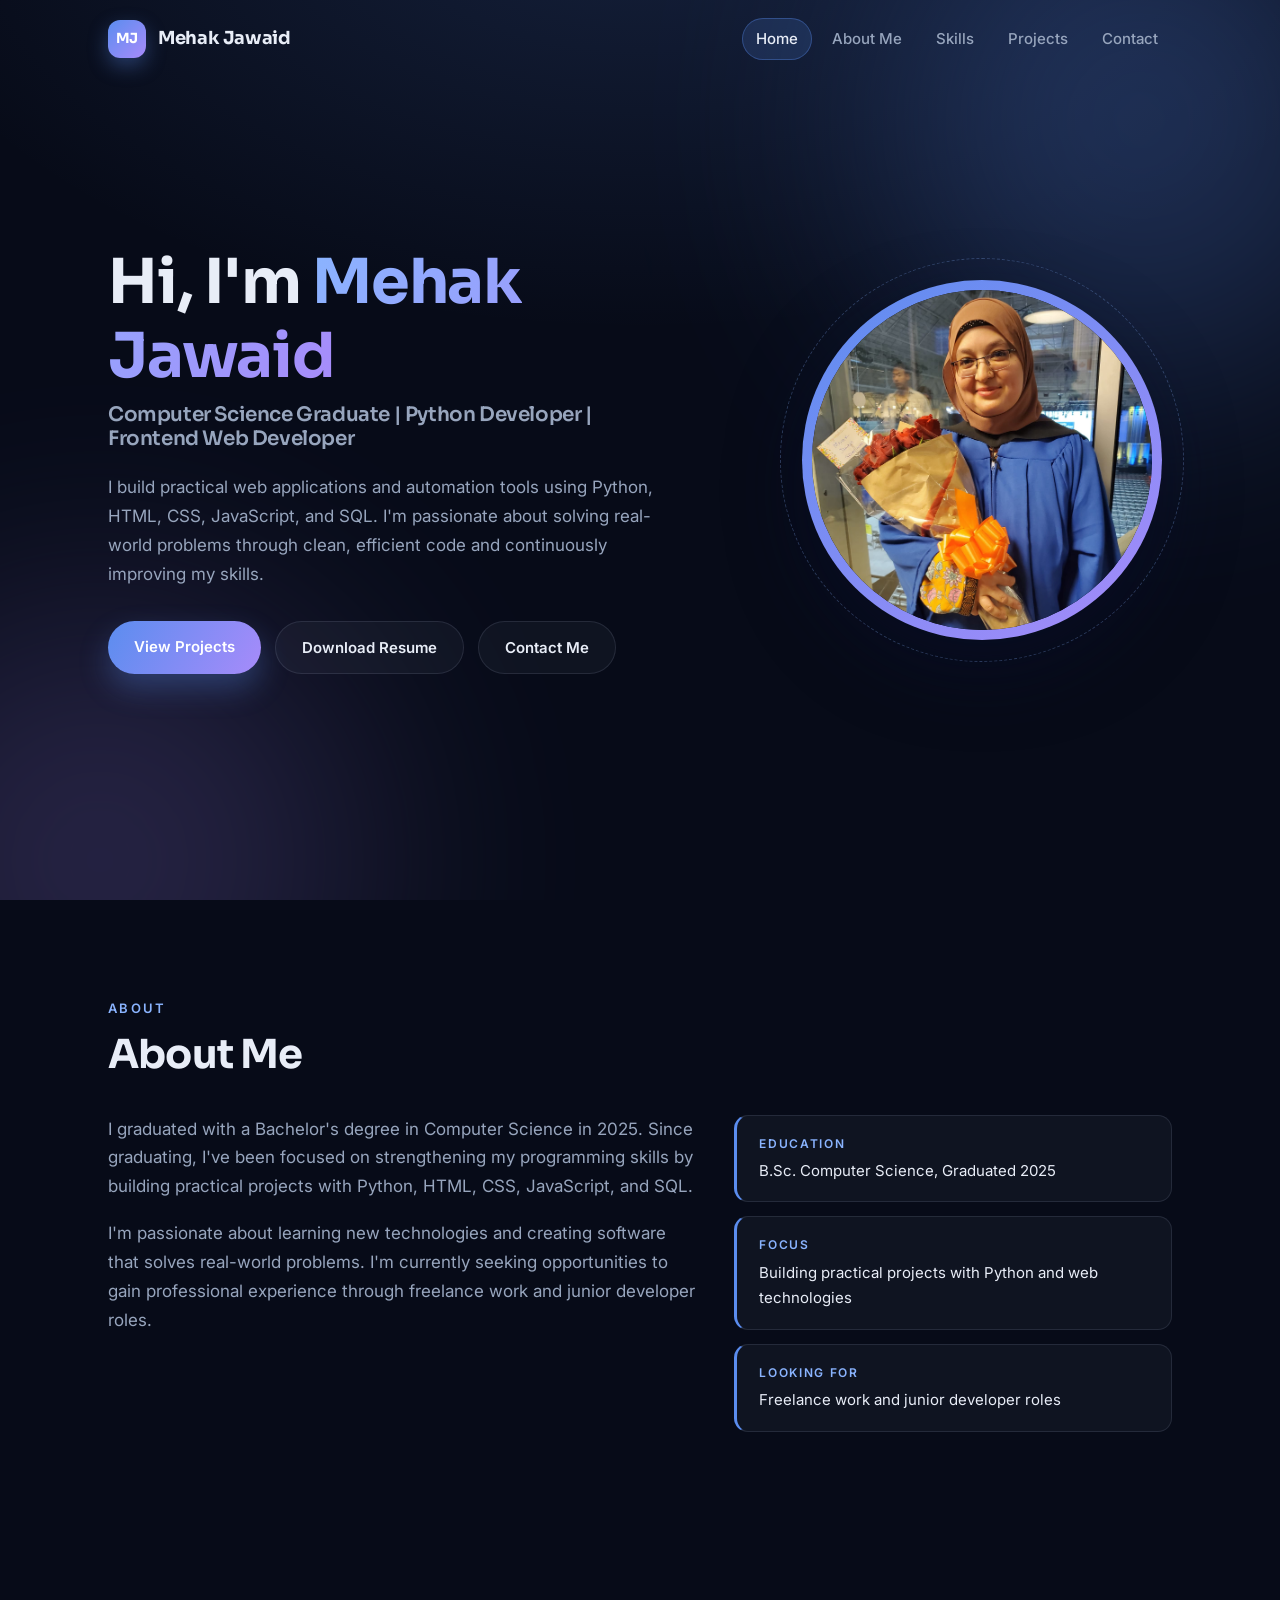
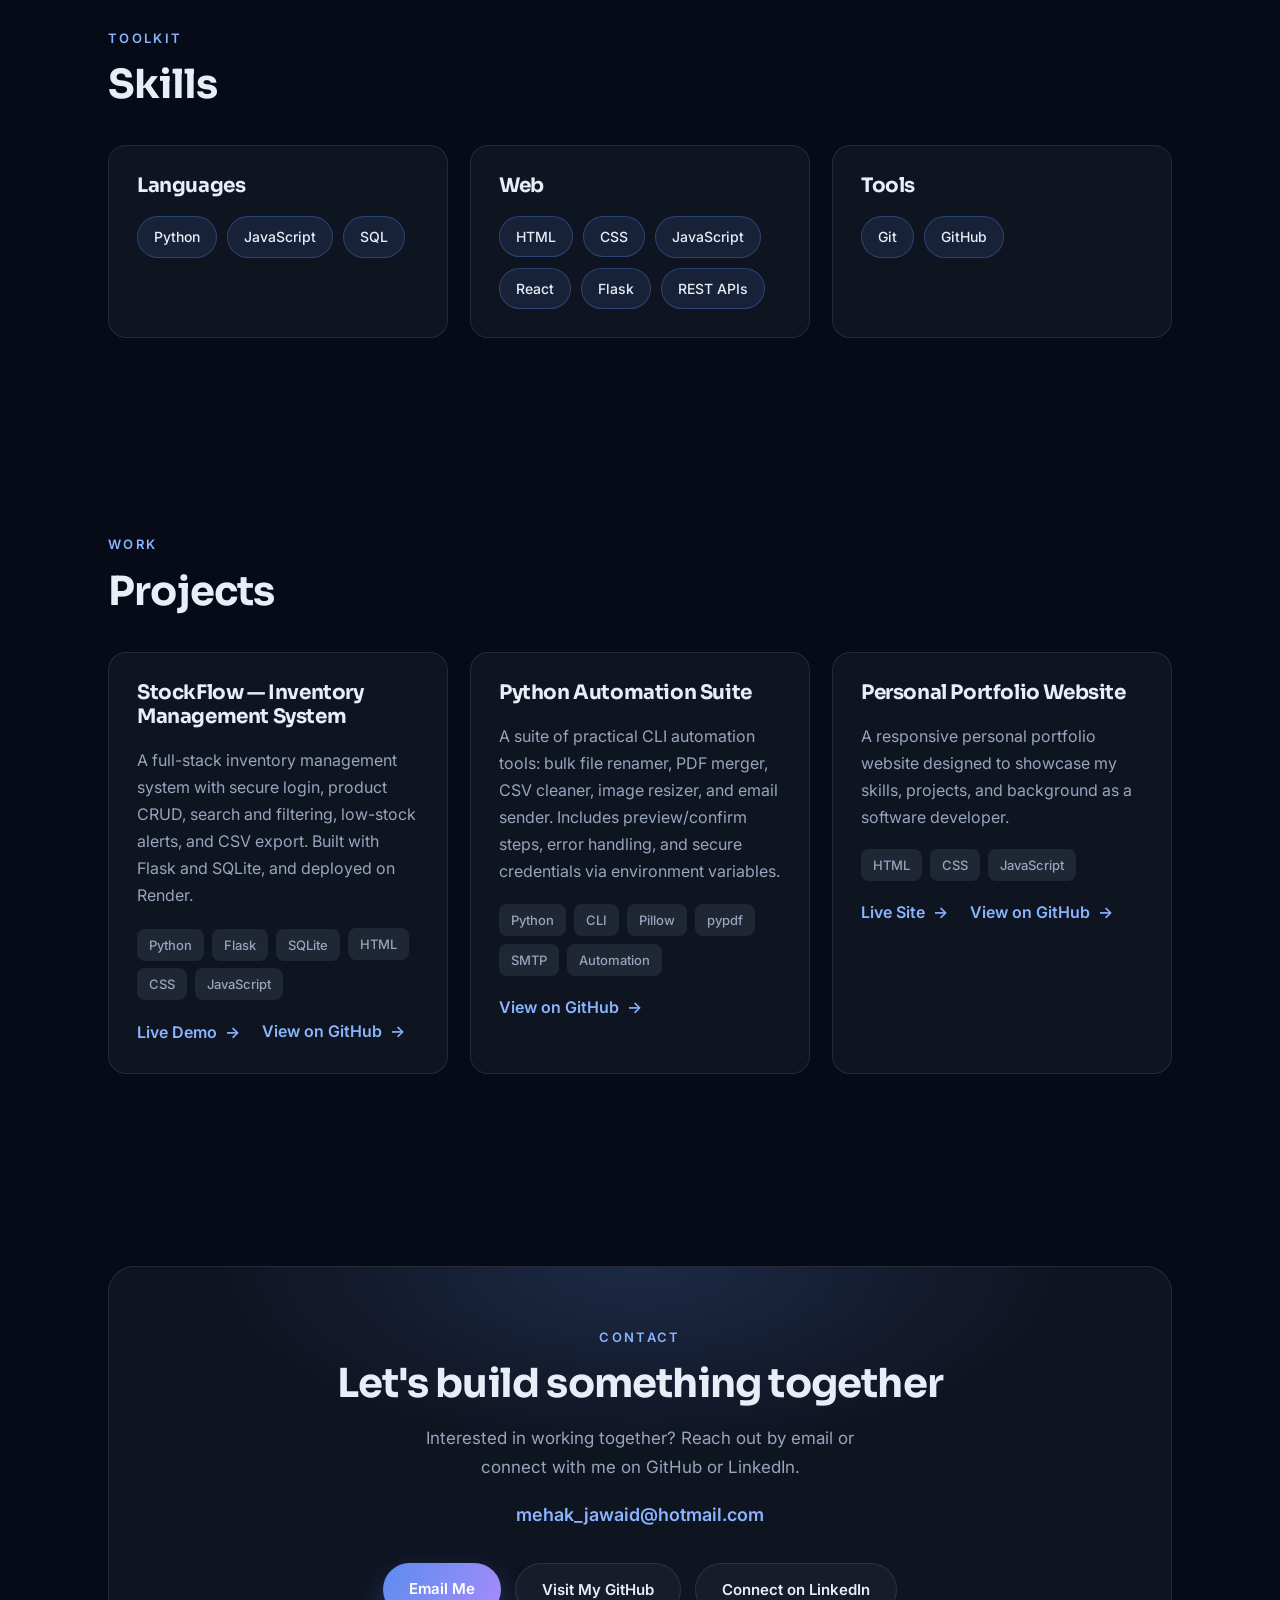
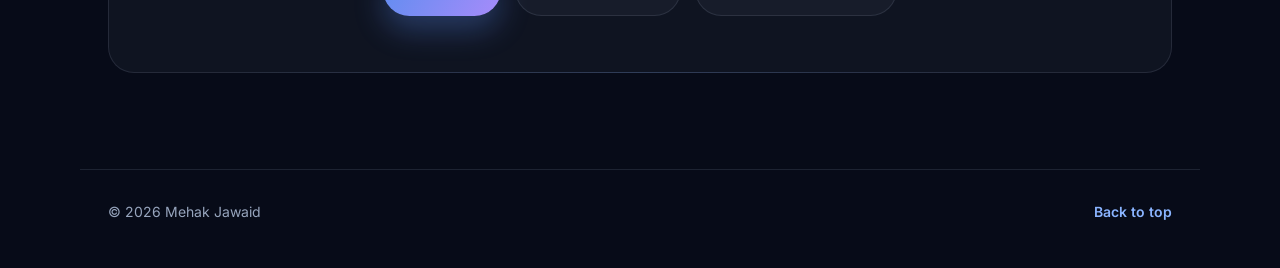
==== commit ae8b6e89: "Update Python Automation Suite project card with full tools and correct GitHub link. Co-authored-by:" ====
--- a/index.html
+++ b/index.html
@@ -182,6 +182,33 @@
                 </article>
 
                 <article class="card project-card reveal">
+                    <h3>Python Automation Suite</h3>
+
+                    <p>
+                        A suite of practical CLI automation tools: bulk file renamer,
+                        PDF merger, CSV cleaner, image resizer, and email sender.
+                        Includes preview/confirm steps, error handling, and secure
+                        credentials via environment variables.
+                    </p>
+
+                    <ul class="tag-list">
+                        <li>Python</li>
+                        <li>CLI</li>
+                        <li>Pillow</li>
+                        <li>pypdf</li>
+                        <li>SMTP</li>
+                        <li>Automation</li>
+                    </ul>
+
+                    <div class="project-links">
+                        <a class="text-link" href="https://github.com/Mehak-Jawaid/Python-Automation-Suite" target="_blank" rel="noopener noreferrer">
+                            View on GitHub
+                            <span aria-hidden="true">&rarr;</span>
+                        </a>
+                    </div>
+                </article>
+
+                <article class="card project-card reveal">
                     <h3>Personal Portfolio Website</h3>
 
                     <p>
